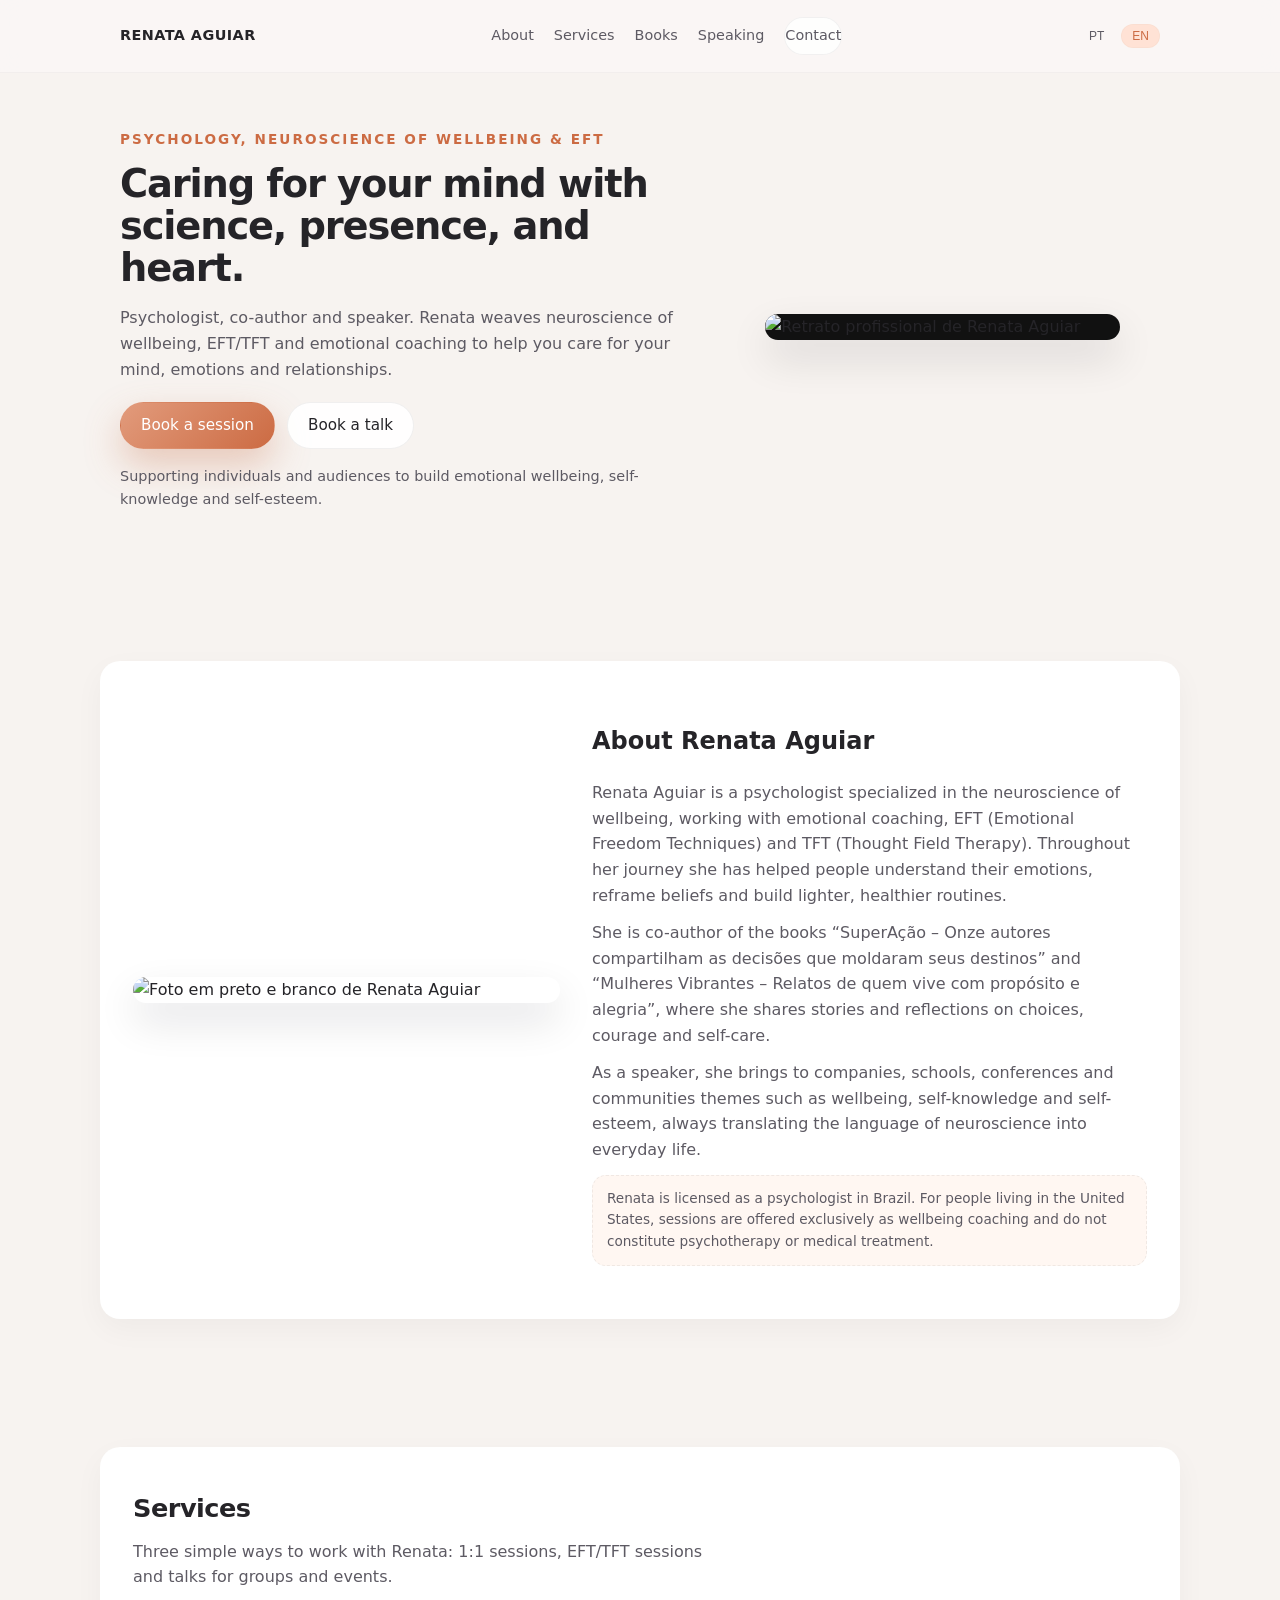
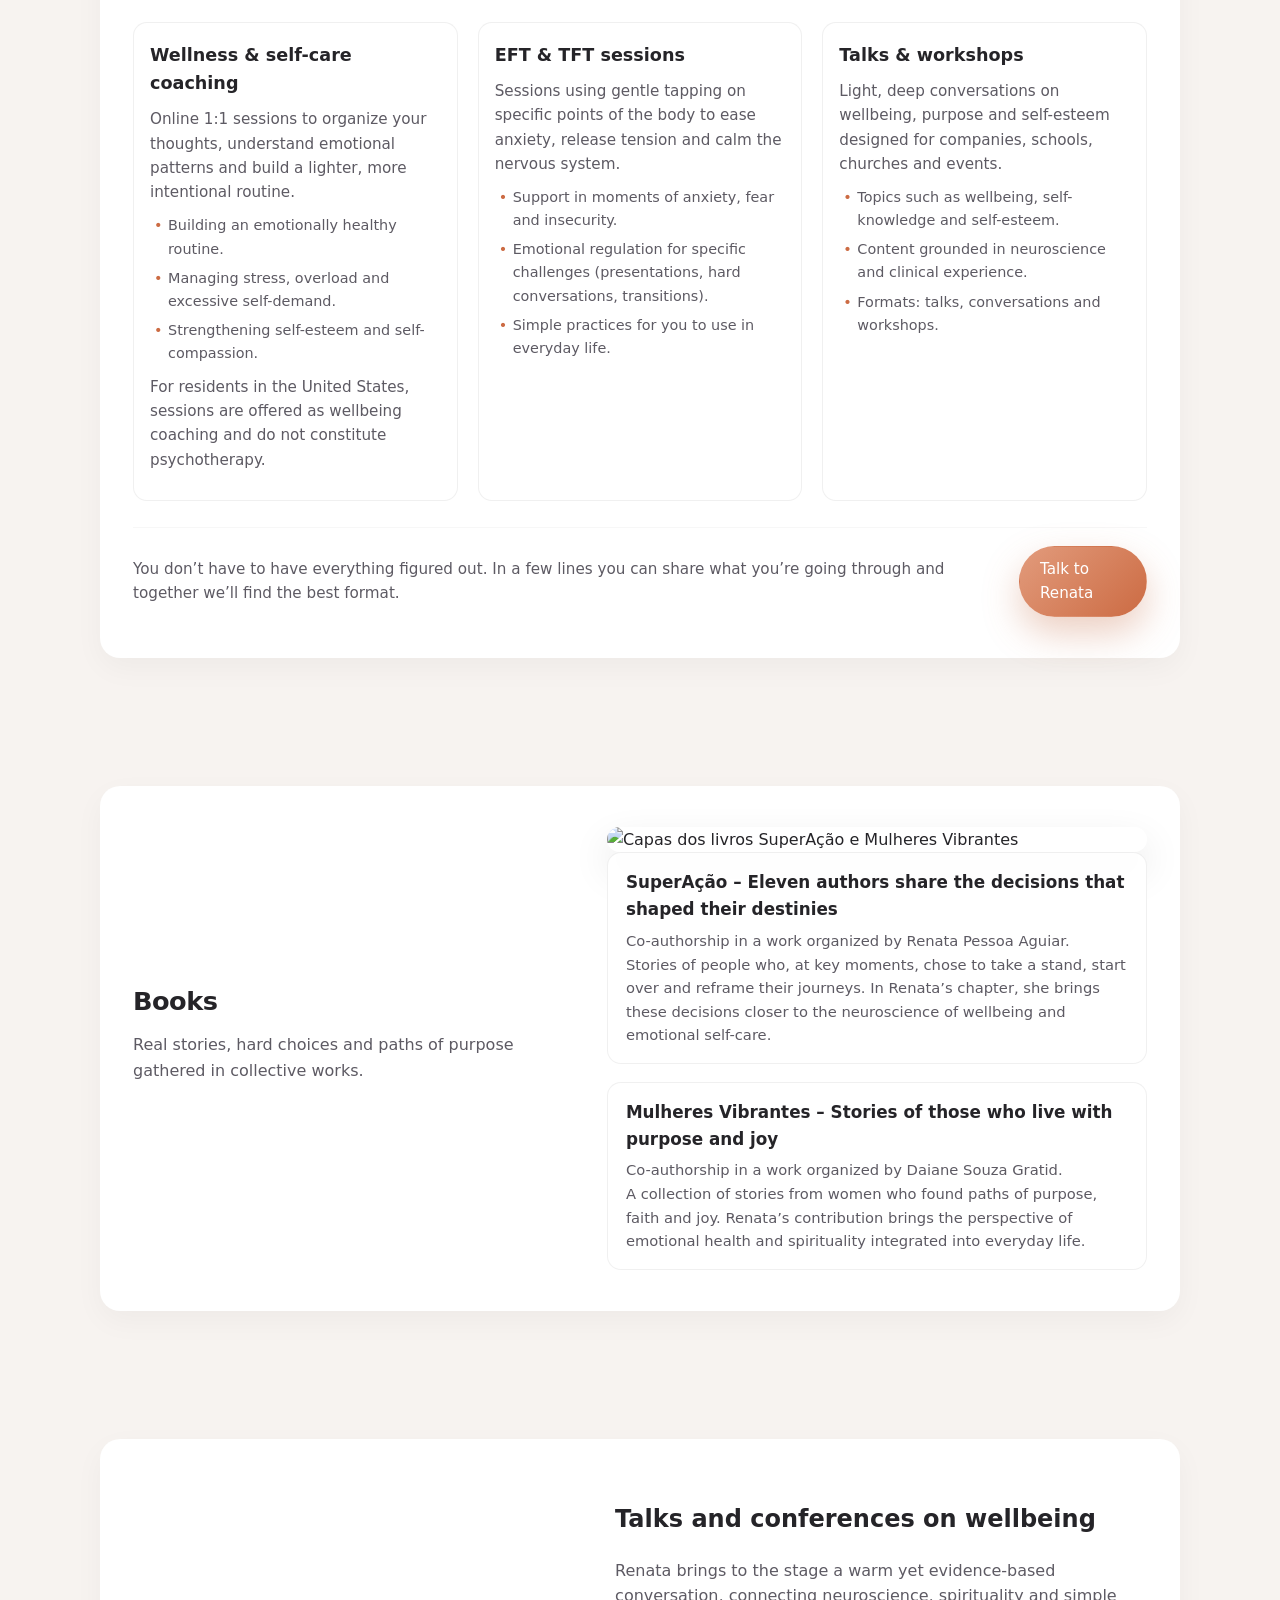
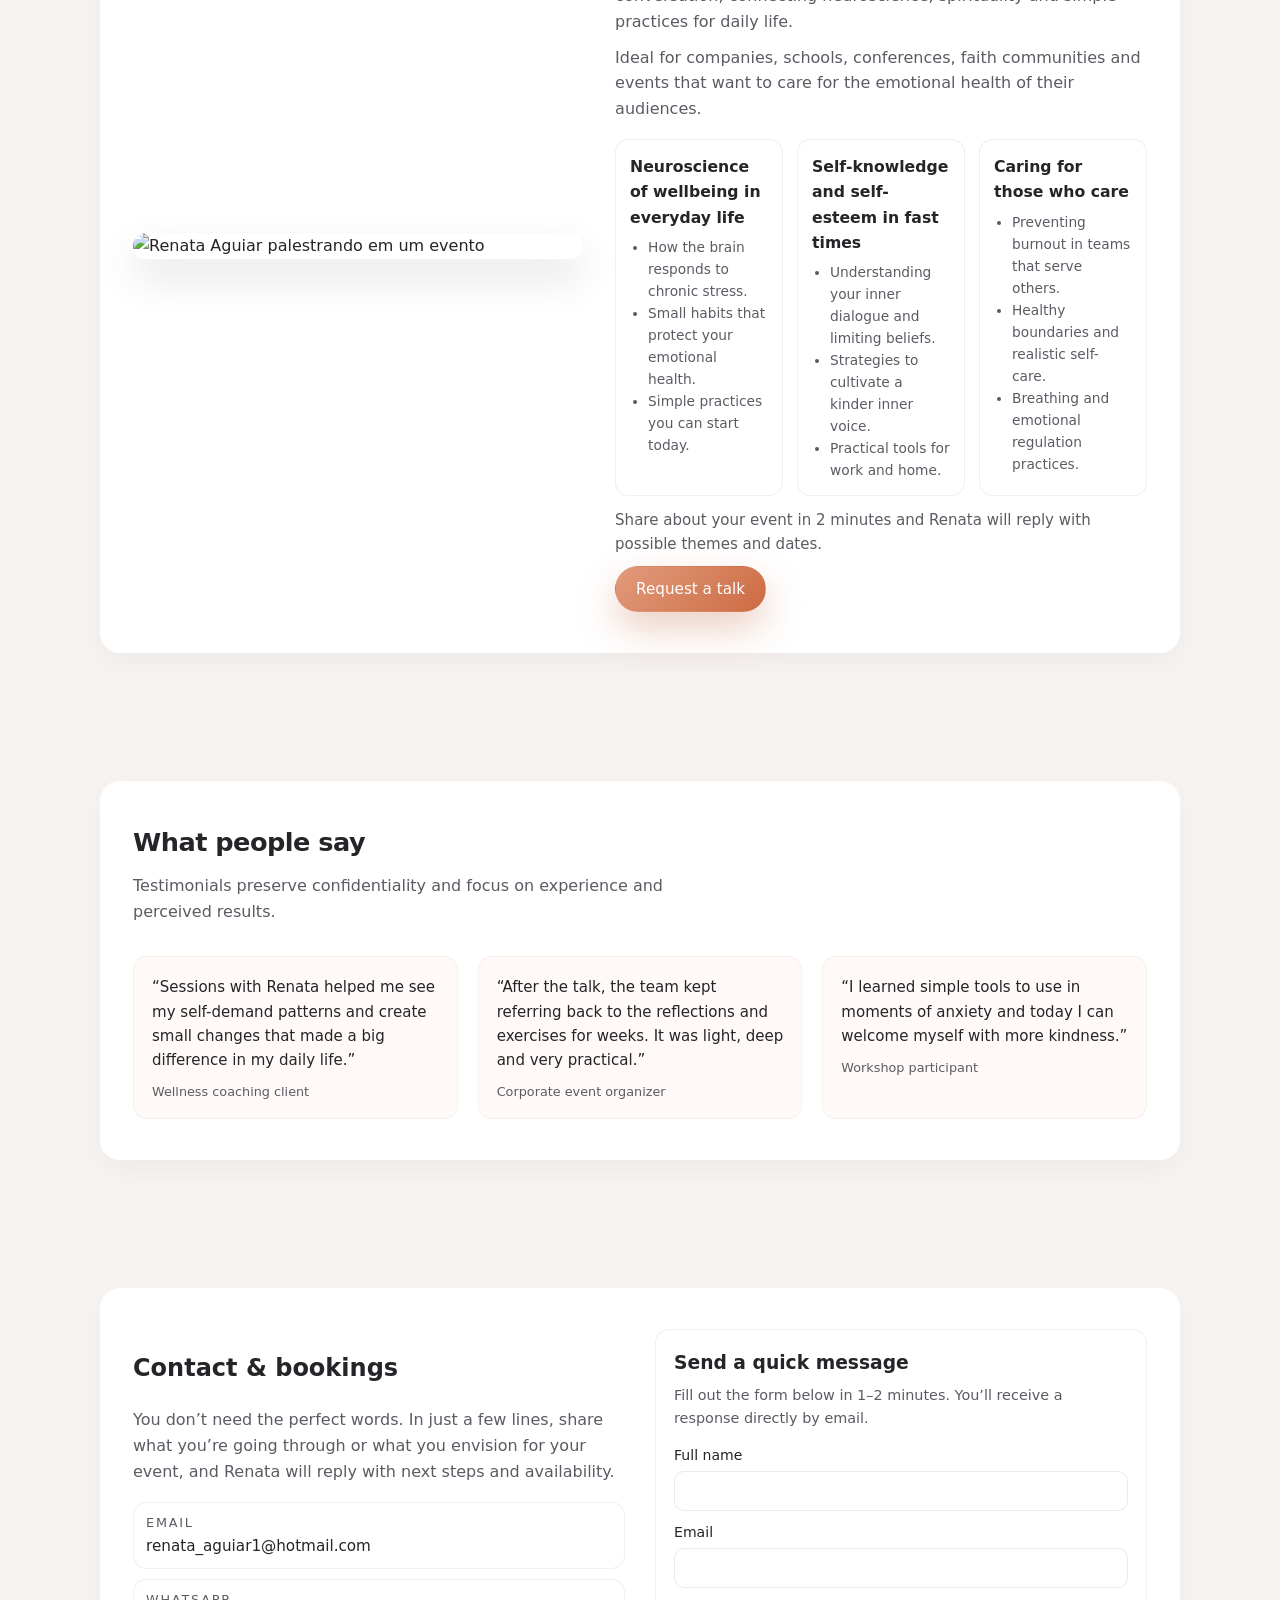
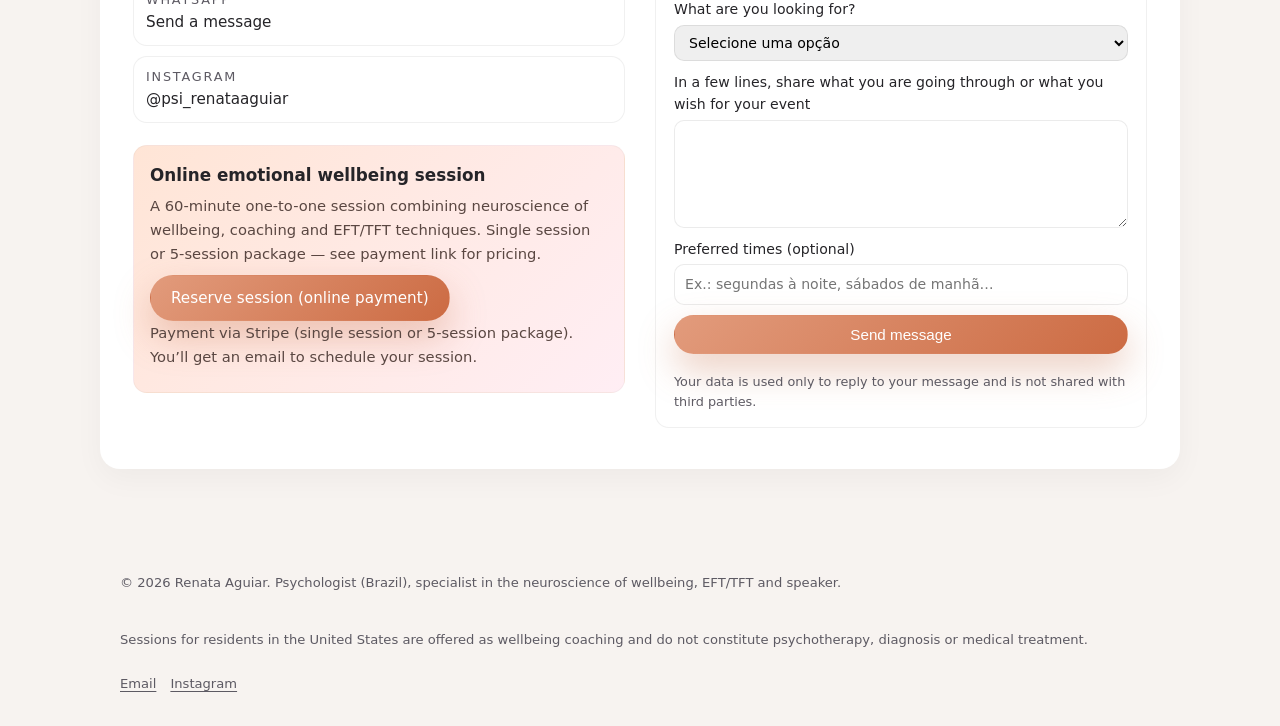
==== index.html @ 6abd4b93 "Tighten services copy and soften visual style Made-with: Cursor" ====
<!DOCTYPE html>
<html lang="pt">
  <head>
    <meta charset="UTF-8" />
    <meta name="viewport" content="width=device-width, initial-scale=1" />
    <title>Renata Aguiar – Neurociência do Bem-Estar, EFT & Palestras</title>
    <meta
      name="description"
      content="Renata Aguiar é psicóloga com foco em neurociência do bem-estar, EFT/TFT e palestras sobre saúde emocional, autoconhecimento e autoestima."
    />
    <link rel="stylesheet" href="styles.css" />
  </head>
  <body>
    <header class="site-header">
      <div class="container header-inner">
        <a href="#hero" class="logo">Renata&nbsp;Aguiar</a>
        <nav class="main-nav" aria-label="Main navigation">
          <a href="#about" data-i18n-key="nav-about">Sobre</a>
          <a href="#services" data-i18n-key="nav-services">Serviços</a>
          <a href="#books" data-i18n-key="nav-books">Livros</a>
          <a href="#speaking" data-i18n-key="nav-speaking">Palestras</a>
          <a href="#contact" data-i18n-key="nav-contact" class="nav-cta"
            >Contato</a
          >
        </nav>
        <div class="header-actions">
          <button
            class="lang-toggle is-active"
            type="button"
            data-lang="pt"
            aria-label="Mudar idioma para English"
          >
            PT
          </button>
          <button
            class="lang-toggle"
            type="button"
            data-lang="en"
            aria-label="Switch language to Portuguese"
          >
            EN
          </button>
        </div>
      </div>
    </header>

    <main>
      <!-- Hero -->
      <section id="hero" class="hero">
        <div class="container hero-inner">
          <div class="hero-copy">
            <p class="hero-kicker" data-i18n-key="hero-kicker">
              Psicologia, neurociência do bem-estar & EFT
            </p>
            <h1 data-i18n-key="hero-title">
              Cuidando da sua mente com ciência, presença e coração.
            </h1>
            <p class="hero-subtitle" data-i18n-key="hero-subtitle">
              Psicóloga, coautora de livros e palestrante. Renata une
              neurociência do bem-estar, EFT/TFT e coaching emocional para
              ajudar você a cuidar da mente, das emoções e dos relacionamentos.
            </p>
            <div class="hero-ctas">
              <a
                href="#contact"
                class="btn primary"
                data-i18n-key="hero-primary-cta"
                >Agendar sessão</a
              >
              <a
                href="#speaking"
                class="btn ghost"
                data-i18n-key="hero-secondary-cta"
                >Contratar palestra</a
              >
            </div>
            <p class="hero-social-proof" data-i18n-key="hero-proof">
              Acompanhando pessoas e públicos na construção de bem-estar
              emocional, autoconhecimento e autoestima.
            </p>
          </div>
          <div class="hero-media">
            <figure class="hero-photo">
              <img
                src="assets/WhatsApp_Image_2026-03-11_at_12.14.22-6a00f18c-7a0d-4046-a2a8-50d337fda19d.png"
                alt="Retrato profissional de Renata Aguiar"
              />
            </figure>
          </div>
        </div>
      </section>

      <!-- About -->
      <section id="about" class="section about">
        <div class="container section-inner about-inner">
          <div class="about-media">
            <figure>
              <img
                src="assets/WhatsApp_Image_2026-03-11_at_12.11.25-fd3f0747-0765-4c3a-9956-cd3a38ffa7a9.png"
                alt="Foto em preto e branco de Renata Aguiar"
              />
            </figure>
          </div>
          <div class="about-copy">
            <h2 data-i18n-key="about-title">Sobre Renata Aguiar</h2>
            <p data-i18n-key="about-body-1">
              Renata Aguiar é psicóloga com especialização em neurociência do
              bem-estar e atuação em coaching emocional, EFT (Emotional Freedom
              Techniques) e TFT (Thought Field Therapy). Ao longo da sua
              trajetória, tem ajudado pessoas a compreenderem suas emoções,
              ressignificarem crenças e construírem rotinas mais leves e
              saudáveis.
            </p>
            <p data-i18n-key="about-body-2">
              É coautora dos livros <strong>“SuperAção – Onze autores
              compartilham as decisões que moldaram seus destinos”</strong> e
              <strong>“Mulheres Vibrantes – Relatos de quem vive com propósito
              e alegria”</strong>, onde compartilha histórias e reflexões sobre
              escolhas, coragem e autocuidado.
            </p>
            <p data-i18n-key="about-body-3">
              Como palestrante, leva para empresas, escolas, conferências e
              comunidades temas como bem-estar, autoconhecimento e autoestima,
              sempre traduzindo a linguagem da neurociência para o dia a dia.
            </p>
            <p class="about-disclaimer" data-i18n-key="about-disclaimer">
              Renata está registrada como psicóloga no Brasil. Para pessoas
              residentes nos Estados Unidos, os atendimentos são oferecidos
              exclusivamente como coaching e orientação em bem-estar, e não se
              configuram como psicoterapia ou tratamento médico.
            </p>
          </div>
        </div>
      </section>

      <!-- Services -->
      <section id="services" class="section services">
        <div class="container section-inner">
          <header class="section-header">
            <h2 data-i18n-key="services-title">Serviços</h2>
            <p data-i18n-key="services-intro">
              Três formas simples de trabalhar com Renata: sessões individuais,
              sessões de EFT/TFT e palestras para grupos e eventos.
            </p>
          </header>

          <div class="cards-grid">
            <article class="card">
              <h3 data-i18n-key="service-coaching-title">
                Coaching em bem-estar &amp; autocuidado
              </h3>
              <p data-i18n-key="service-coaching-body">
                Encontros individuais online para organizar pensamentos,
                entender padrões emocionais e construir uma rotina mais leve e
                intencional.
              </p>
              <ul class="card-list">
                <li data-i18n-key="service-coaching-item-1">
                  Construção de rotina emocionalmente saudável.
                </li>
                <li data-i18n-key="service-coaching-item-2">
                  Manejo de estresse, sobrecarga e autocobrança.
                </li>
                <li data-i18n-key="service-coaching-item-3">
                  Fortalecimento de autoestima e autocompaixão.
                </li>
              </ul>
              <p class="card-note" data-i18n-key="service-coaching-note">
                Para residentes nos EUA, as sessões são oferecidas como
                <strong>coaching em bem-estar</strong>, não como psicoterapia.
              </p>
            </article>

            <article class="card">
              <h3 data-i18n-key="service-eft-title">
                Sessões de EFT &amp; TFT
              </h3>
              <p data-i18n-key="service-eft-body">
                Sessões com técnicas de tapping em pontos específicos do corpo
                para aliviar ansiedade, liberar tensões e acalmar o sistema
                nervoso.
              </p>
              <ul class="card-list">
                <li data-i18n-key="service-eft-item-1">
                  Apoio em momentos de ansiedade, medo e insegurança.
                </li>
                <li data-i18n-key="service-eft-item-2">
                  Regulagem emocional para desafios específicos (apresentações,
                  conversas difíceis, mudanças).
                </li>
                <li data-i18n-key="service-eft-item-3">
                  Práticas simples para você aplicar no dia a dia.
                </li>
              </ul>
            </article>

            <article class="card">
              <h3 data-i18n-key="service-speaking-title">
                Palestras &amp; workshops
              </h3>
              <p data-i18n-key="service-speaking-body">
                Conversas leves e profundas sobre bem-estar, propósito e
                autoestima, pensadas para empresas, escolas, igrejas e eventos.
              </p>
              <ul class="card-list">
                <li data-i18n-key="service-speaking-item-1">
                  Temas como bem-estar, autoconhecimento e autoestima.
                </li>
                <li data-i18n-key="service-speaking-item-2">
                  Conteúdo baseado em neurociência e experiência clínica.
                </li>
                <li data-i18n-key="service-speaking-item-3">
                  Formatos: palestras, rodas de conversa e workshops.
                </li>
              </ul>
            </article>
          </div>

          <div class="section-cta-row">
            <p data-i18n-key="services-cta-text">
              Não precisa ter tudo claro agora. Em poucas linhas você pode
              contar o que está vivendo e juntos encontraremos o formato ideal.
            </p>
            <a
              href="#contact"
              class="btn primary"
              data-i18n-key="services-cta-button"
              >Falar com a Renata</a
            >
          </div>
        </div>
      </section>

      <!-- Books -->
      <section id="books" class="section books">
        <div class="container section-inner books-inner">
          <header class="section-header">
            <h2 data-i18n-key="books-title">Livros</h2>
            <p data-i18n-key="books-intro">
              Histórias reais, escolhas difíceis e caminhos de propósito,
              reunidos em obras coletivas.
            </p>
          </header>

          <div class="books-layout">
            <div class="books-media">
              <figure>
                <img
                  src="assets/WhatsApp_Image_2026-03-11_at_12.14.19-55b8c52e-29c3-406a-a96c-57f477dc82d0.png"
                  alt="Capas dos livros SuperAção e Mulheres Vibrantes"
                />
              </figure>
            </div>
            <div class="books-list">
              <article class="book-card">
                <h3 data-i18n-key="book-superacao-title">
                  SuperAção – Onze autores compartilham as decisões que
                  moldaram seus destinos
                </h3>
                <p class="book-meta" data-i18n-key="book-superacao-meta">
                  Coautoria em obra organizada por Renata Pessoa Aguiar.
                </p>
                <p data-i18n-key="book-superacao-body">
                  Histórias de pessoas que, em momentos-chave, escolheram se
                  posicionar, recomeçar e ressignificar suas trajetórias. No
                  capítulo de Renata, ela aproxima essas decisões da
                  neurociência do bem-estar e do autocuidado emocional.
                </p>
              </article>

              <article class="book-card">
                <h3 data-i18n-key="book-mulheres-title">
                  Mulheres Vibrantes – Relatos de quem vive com propósito e
                  alegria
                </h3>
                <p class="book-meta" data-i18n-key="book-mulheres-meta">
                  Coautoria em obra organizada por Daiane Souza Gratid.
                </p>
                <p data-i18n-key="book-mulheres-body">
                  Uma coletânea de relatos de mulheres que encontraram caminhos
                  de propósito, fé e alegria. A participação de Renata traz a
                  perspectiva da saúde emocional e da espiritualidade integrada
                  ao dia a dia.
                </p>
              </article>
            </div>
          </div>
        </div>
      </section>

      <!-- Speaking -->
      <section id="speaking" class="section speaking">
        <div class="container section-inner speaking-inner">
          <div class="speaking-media">
            <figure>
              <img
                src="assets/WhatsApp_Image_2026-03-11_at_12.14.19__1_-7b561f25-86e2-442b-b9af-0f37d690d7cc.png"
                alt="Renata Aguiar palestrando em um evento"
              />
            </figure>
          </div>
          <div class="speaking-copy">
            <h2 data-i18n-key="speaking-title">
              Palestras e conferências sobre bem-estar
            </h2>
            <p data-i18n-key="speaking-body-1">
              Renata leva para o palco uma conversa acolhedora e ao mesmo tempo
              baseada em evidências, conectando neurociência, espiritualidade e
              práticas simples para o dia a dia.
            </p>
            <p data-i18n-key="speaking-body-2">
              Ideal para empresas, escolas, conferências, comunidades de fé e
              eventos que desejam cuidar da saúde emocional de seus públicos.
            </p>

            <div class="talks-grid">
              <article class="talk-card">
                <h3 data-i18n-key="talk-1-title">
                  Neurociência do bem-estar no dia a dia
                </h3>
                <ul>
                  <li data-i18n-key="talk-1-item-1">
                    Como o cérebro reage ao estresse crônico.
                  </li>
                  <li data-i18n-key="talk-1-item-2">
                    Pequenos hábitos que protegem sua saúde emocional.
                  </li>
                  <li data-i18n-key="talk-1-item-3">
                    Práticas simples para começar ainda hoje.
                  </li>
                </ul>
              </article>

              <article class="talk-card">
                <h3 data-i18n-key="talk-2-title">
                  Autoconhecimento e autoestima em tempos acelerados
                </h3>
                <ul>
                  <li data-i18n-key="talk-2-item-1">
                    Entendendo o diálogo interno e as crenças limitantes.
                  </li>
                  <li data-i18n-key="talk-2-item-2">
                    Estratégias para cultivar uma voz interna mais gentil.
                  </li>
                  <li data-i18n-key="talk-2-item-3">
                    Ferramentas práticas para o trabalho e para casa.
                  </li>
                </ul>
              </article>

              <article class="talk-card">
                <h3 data-i18n-key="talk-3-title">
                  Cuidando de quem cuida
                </h3>
                <ul>
                  <li data-i18n-key="talk-3-item-1">
                    Prevenção de esgotamento em equipes que servem.
                  </li>
                  <li data-i18n-key="talk-3-item-2">
                    Limites saudáveis e autocuidado possível.
                  </li>
                  <li data-i18n-key="talk-3-item-3">
                    Práticas de respiro e regulação emocional.
                  </li>
                </ul>
              </article>
            </div>

            <p class="speaking-prompt" data-i18n-key="speaking-prompt">
              Conte sobre o seu evento em 2 minutos e Renata responde com
              possibilidades de tema e datas.
            </p>
            <a
              href="#contact"
              class="btn primary"
              data-i18n-key="speaking-cta"
              >Solicitar palestra</a
            >
          </div>
        </div>
      </section>

      <!-- Testimonials -->
      <section id="testimonials" class="section testimonials">
        <div class="container section-inner">
          <header class="section-header">
            <h2 data-i18n-key="testimonials-title">
              O que dizem sobre o trabalho
            </h2>
            <p data-i18n-key="testimonials-intro">
              Depoimentos preservam a confidencialidade e focam na experiência
              e nos resultados percebidos.
            </p>
          </header>

          <div class="cards-grid testimonials-grid">
            <figure class="testimonial">
              <blockquote data-i18n-key="testimonial-1">
                “As sessões com a Renata me ajudaram a enxergar meus padrões de
                autocobrança e a criar pequenas mudanças que fizeram muita
                diferença no meu dia a dia.”
              </blockquote>
              <figcaption data-i18n-key="testimonial-1-meta">
                Cliente de coaching em bem-estar
              </figcaption>
            </figure>

            <figure class="testimonial">
              <blockquote data-i18n-key="testimonial-2">
                “Depois da palestra, a equipe comentou por semanas sobre as
                reflexões e exercícios. Foi leve, profundo e muito prático.”
              </blockquote>
              <figcaption data-i18n-key="testimonial-2-meta">
                Organizadora de evento corporativo
              </figcaption>
            </figure>

            <figure class="testimonial">
              <blockquote data-i18n-key="testimonial-3">
                “Aprendi ferramentas simples para usar em momentos de ansiedade
                e hoje consigo me acolher com mais gentileza.”
              </blockquote>
              <figcaption data-i18n-key="testimonial-3-meta">
                Participante de workshop sobre autoestima
              </figcaption>
            </figure>
          </div>
        </div>
      </section>

      <!-- Contact & Booking -->
      <section id="contact" class="section contact">
        <div class="container section-inner contact-inner">
          <div class="contact-copy">
            <h2 data-i18n-key="contact-title">Contato &amp; agendamentos</h2>
            <p data-i18n-key="contact-body-1">
              Você não precisa ter o texto perfeito para escrever. Em poucas
              linhas, conte o que está vivendo ou o que deseja para o seu
              evento, e Renata responde com próximos passos e possibilidades de
              agenda.
            </p>

            <div class="contact-actions">
              <a
                href="mailto:renata_aguiar1@hotmail.com?subject=Sess%C3%A3o%20com%20Renata&body=Ol%C3%A1%20Renata%2C%0D%0A%0D%0AGostaria%20de%20agendar%20uma%20sess%C3%A3o.%20Meu%20nome%20%C3%A9...%0D%0A%0D%0AObrigada(o)!"
                class="contact-link"
              >
                <span class="contact-label" data-i18n-key="contact-email-label"
                  >E-mail</span
                >
                <span
                  class="contact-value"
                  data-i18n-key="contact-email-value"
                  >renata_aguiar1@hotmail.com</span
                >
              </a>

              <a
                href="https://wa.me/5534996864215"
                class="contact-link"
                target="_blank"
                rel="noopener noreferrer"
              >
                <span
                  class="contact-label"
                  data-i18n-key="contact-whatsapp-label"
                  >WhatsApp</span
                >
                <span
                  class="contact-value"
                  data-i18n-key="contact-whatsapp-value"
                  >Enviar mensagem</span
                >
              </a>

              <a
                href="https://www.instagram.com/psi_renataaguiar/"
                class="contact-link"
                target="_blank"
                rel="noopener noreferrer"
              >
                <span
                  class="contact-label"
                  data-i18n-key="contact-instagram-label"
                  >Instagram</span
                >
                <span
                  class="contact-value"
                  data-i18n-key="contact-instagram-value"
                  >@psi_renataaguiar</span
                >
              </a>
            </div>

            <div class="highlight-offer">
              <h3 data-i18n-key="offer-title">
                Sessão online de bem-estar emocional
              </h3>
              <p data-i18n-key="offer-body">
                Encontro individual de 60 minutos combinando neurociência do
                bem-estar, coaching e técnicas de EFT/TFT. 1 sessão ou pacote de
                5 sessões — valores no link de pagamento.
              </p>
              <a
                href="https://buy.stripe.com/dRmfZi5MAdVjbm4axg6c00x"
                class="btn primary"
                target="_blank"
                rel="noopener noreferrer"
                data-i18n-key="offer-cta"
                >Reservar sessão (pagamento online)</a
              >
              <p class="offer-note" data-i18n-key="offer-note">
                Pagamento via Stripe (1 sessão ou pacote 5 sessões). Após
                confirmar, você recebe um e-mail para combinar o horário.
              </p>
            </div>
          </div>

          <div class="contact-form-wrapper">
            <h3 data-i18n-key="form-title">Envie uma mensagem rápida</h3>
            <p class="form-intro" data-i18n-key="form-intro">
              Preencha o formulário abaixo em 1–2 minutos. Você receberá uma
              resposta diretamente por e-mail.
            </p>
            <form
              action="https://formspree.io/f/mwvrobwb"
              method="POST"
              class="contact-form"
            >
              <label>
                <span data-i18n-key="form-name-label">Nome completo</span>
                <input
                  type="text"
                  name="name"
                  required
                  autocomplete="name"
                />
              </label>
              <label>
                <span data-i18n-key="form-email-label">E-mail</span>
                <input
                  type="email"
                  name="email"
                  required
                  autocomplete="email"
                />
              </label>
              <label>
                <span data-i18n-key="form-topic-label"
                  >O que você procura?</span
                >
                <select name="topic" required>
                  <option value="" disabled selected hidden>
                    Selecione uma opção
                  </option>
                  <option value="coaching">
                    Coaching em bem-estar / acompanhamento individual
                  </option>
                  <option value="eft-tft">Sessões de EFT/TFT</option>
                  <option value="speaking">Palestra ou workshop</option>
                  <option value="other">Outro</option>
                </select>
              </label>
              <label>
                <span data-i18n-key="form-message-label"
                  >Conte em poucas linhas o que você está vivendo ou o que
                  deseja para o seu evento</span
                >
                <textarea
                  name="message"
                  rows="4"
                  required
                ></textarea>
              </label>
              <label>
                <span data-i18n-key="form-preferred-times-label"
                  >Horários preferidos (opcional)</span
                >
                <input
                  type="text"
                  name="preferred_times"
                  placeholder="Ex.: segundas à noite, sábados de manhã…"
                />
              </label>

              <button type="submit" class="btn primary" data-i18n-key="form-submit">
                Enviar mensagem
              </button>
              <p class="form-footnote" data-i18n-key="form-footnote">
                Seus dados são usados apenas para retorno de contato e não são
                compartilhados com terceiros.
              </p>
            </form>
          </div>
        </div>
      </section>
    </main>

    <footer class="site-footer">
      <div class="container footer-inner">
        <p data-i18n-key="footer-credits">
          © <span id="current-year"></span> Renata Aguiar. Psicóloga (Brasil),
          especialista em neurociência do bem-estar, EFT/TFT e palestrante.
        </p>
        <p class="footer-disclaimer" data-i18n-key="footer-disclaimer">
          Atendimentos para residentes nos Estados Unidos são oferecidos como
          coaching em bem-estar e não configuram psicoterapia, diagnóstico ou
          tratamento médico.
        </p>
        <div class="footer-links">
          <a
            href="mailto:renata_aguiar1@hotmail.com"
            data-i18n-key="footer-email-link"
            >E-mail</a
          >
          <a
            href="https://www.instagram.com/psi_renataaguiar/"
            target="_blank"
            rel="noopener noreferrer"
            >Instagram</a
          >
        </div>
      </div>
    </footer>

    <script src="main.js"></script>
  </body>
</html>
---- styles.css ----
:root {
  --bg: #faf7f5;
  --bg-alt: #ffffff;
  --accent: #e29b7c;
  --accent-soft: #ffe2d5;
  --accent-strong: #cc6b43;
  --text-main: #252428;
  --text-muted: #5d5a63;
  --border-subtle: rgba(0, 0, 0, 0.06);
  --shadow-soft: 0 18px 40px rgba(15, 14, 23, 0.12);
  --radius-lg: 20px;
  --radius-md: 14px;
  --radius-pill: 999px;
  --header-height: 72px;
  --container-width: 1080px;
}

*,
*::before,
*::after {
  box-sizing: border-box;
}

html {
  scroll-behavior: smooth;
}

body {
  margin: 0;
  font-family: system-ui, -apple-system, BlinkMacSystemFont, "SF Pro Text",
    "Segoe UI", sans-serif;
  background: #f7f3f0;
  color: var(--text-main);
  line-height: 1.6;
}

img {
  max-width: 100%;
  display: block;
}

a {
  color: inherit;
  text-decoration: none;
}

.container {
  width: 100%;
  max-width: var(--container-width);
  margin: 0 auto;
  padding: 0 20px;
}

.site-header {
  position: sticky;
  top: 0;
  z-index: 40;
  backdrop-filter: blur(12px);
  background: rgba(250, 247, 245, 0.9);
  border-bottom: 1px solid rgba(0, 0, 0, 0.03);
}

.header-inner {
  display: flex;
  align-items: center;
  justify-content: space-between;
  height: var(--header-height);
  gap: 24px;
}

.logo {
  font-weight: 650;
  letter-spacing: 0.03em;
  text-transform: uppercase;
  font-size: 0.9rem;
}

.main-nav {
  display: flex;
  align-items: center;
  gap: 20px;
  font-size: 0.9rem;
  color: var(--text-muted);
}

.main-nav a {
  padding: 6px 0;
  position: relative;
}

.main-nav a::after {
  content: "";
  position: absolute;
  left: 0;
  bottom: -4px;
  width: 0;
  height: 2px;
  border-radius: 999px;
  background: linear-gradient(90deg, var(--accent), var(--accent-strong));
  transition: width 0.2s ease-out;
}

.main-nav a:hover::after,
.main-nav a:focus-visible::after {
  width: 100%;
}

.nav-cta {
  padding: 6px 14px;
  border-radius: var(--radius-pill);
  border: 1px solid rgba(0, 0, 0, 0.05);
  background: rgba(255, 255, 255, 0.8);
}

.header-actions {
  display: flex;
  align-items: center;
  gap: 6px;
}

.lang-toggle {
  border-radius: var(--radius-pill);
  border: 1px solid transparent;
  background: transparent;
  font-size: 0.75rem;
  padding: 4px 10px;
  cursor: pointer;
  color: var(--text-muted);
}

.lang-toggle.is-active {
  background: var(--accent-soft);
  border-color: rgba(0, 0, 0, 0.02);
  color: var(--accent-strong);
}

.hero {
  padding: 56px 0 72px;
}

.hero-inner {
  display: grid;
  grid-template-columns: minmax(0, 1.3fr) minmax(0, 1fr);
  gap: 40px;
  align-items: center;
}

.hero-kicker {
  font-size: 0.85rem;
  letter-spacing: 0.15em;
  text-transform: uppercase;
  color: var(--accent-strong);
  font-weight: 650;
  margin: 0 0 12px;
}

.hero h1 {
  font-size: clamp(2.1rem, 3vw, 2.8rem);
  line-height: 1.1;
  letter-spacing: -0.03em;
  margin: 0 0 16px;
}

.hero-subtitle {
  margin: 0 0 20px;
  color: var(--text-muted);
  max-width: 35rem;
}

.hero-ctas {
  display: flex;
  flex-wrap: wrap;
  gap: 12px;
  margin-bottom: 16px;
}

.btn {
  display: inline-flex;
  align-items: center;
  justify-content: center;
  font-size: 0.95rem;
  padding: 10px 20px;
  border-radius: var(--radius-pill);
  border: 1px solid transparent;
  cursor: pointer;
  transition: transform 0.13s ease-out, box-shadow 0.13s ease-out,
    background 0.13s ease-out, border-color 0.13s ease-out;
  text-decoration: none;
}

.btn.primary {
  background: linear-gradient(135deg, var(--accent), var(--accent-strong));
  color: #fff;
  box-shadow: 0 16px 36px rgba(200, 118, 79, 0.35);
}

.btn.ghost {
  background: rgba(255, 255, 255, 0.9);
  color: var(--text-main);
  border-color: rgba(0, 0, 0, 0.06);
}

.btn:hover,
.btn:focus-visible {
  transform: translateY(-1px);
  box-shadow: 0 18px 40px rgba(20, 16, 30, 0.18);
}

.hero-social-proof {
  font-size: 0.9rem;
  color: var(--text-muted);
}

.hero-photo {
  border-radius: 26px;
  overflow: hidden;
  box-shadow: var(--shadow-soft);
  background: #111;
}

.hero-photo img {
  width: 100%;
  height: 100%;
  object-fit: cover;
}

.section {
  padding: 64px 0;
}

.section-inner {
  background: var(--bg-alt);
  border-radius: var(--radius-lg);
  padding: 40px 32px;
  box-shadow: 0 10px 30px rgba(15, 13, 25, 0.04);
  border: 1px solid rgba(255, 255, 255, 0.7);
}

.section-header {
  max-width: 36rem;
  margin-bottom: 32px;
}

.section-header h2 {
  margin: 0 0 10px;
  font-size: 1.6rem;
  letter-spacing: -0.02em;
}

.section-header p {
  margin: 0;
  color: var(--text-muted);
}

.about-inner {
  display: grid;
  grid-template-columns: minmax(0, 1fr) minmax(0, 1.3fr);
  gap: 32px;
  align-items: center;
}

.about-media figure {
  margin: 0;
  border-radius: 22px;
  overflow: hidden;
  box-shadow: var(--shadow-soft);
}

.about-copy p {
  margin: 0 0 12px;
  color: var(--text-muted);
}

.about-disclaimer {
  margin-top: 18px;
  font-size: 0.85rem;
  color: var(--text-muted);
  padding: 12px 14px;
  border-radius: var(--radius-md);
  background: #fff7f2;
  border: 1px dashed rgba(0, 0, 0, 0.06);
}

.cards-grid {
  display: grid;
  grid-template-columns: repeat(3, minmax(0, 1fr));
  gap: 20px;
}

.card {
  padding: 18px 16px;
  border-radius: var(--radius-md);
  background: #ffffff;
  border: 1px solid var(--border-subtle);
}

.card h3 {
  margin: 0 0 10px;
  font-size: 1.1rem;
}

.card p {
  margin: 0 0 10px;
  font-size: 0.95rem;
  color: var(--text-muted);
}

.card-list {
  list-style: none;
  padding: 0;
  margin: 0 0 10px;
  font-size: 0.9rem;
  color: var(--text-muted);
}

.card-list li {
  padding-left: 18px;
  position: relative;
  margin-bottom: 6px;
}

.card-list li::before {
  content: "•";
  position: absolute;
  left: 4px;
  color: var(--accent-strong);
}

.card-note {
  font-size: 0.8rem;
}

.section-cta-row {
  margin-top: 26px;
  padding-top: 18px;
  border-top: 1px solid rgba(0, 0, 0, 0.03);
  display: flex;
  align-items: center;
  justify-content: space-between;
  gap: 18px;
  font-size: 0.95rem;
}

.section-cta-row p {
  margin: 0;
  color: var(--text-muted);
}

.books-inner {
  display: grid;
  grid-template-columns: minmax(0, 0.9fr) minmax(0, 1.1fr);
  gap: 32px;
  align-items: center;
}

.books-media figure {
  margin: 0;
  border-radius: var(--radius-lg);
  overflow: hidden;
  box-shadow: var(--shadow-soft);
}

.books-list {
  display: flex;
  flex-direction: column;
  gap: 18px;
}

.book-card {
  padding: 16px 18px;
  border-radius: var(--radius-md);
  border: 1px solid var(--border-subtle);
  background: rgba(255, 255, 255, 0.9);
}

.book-card h3 {
  margin: 0 0 6px;
  font-size: 1.05rem;
}

.book-meta {
  margin: 0 0 8px;
  font-size: 0.85rem;
  color: var(--accent-strong);
}

.book-card p {
  margin: 0;
  font-size: 0.92rem;
  color: var(--text-muted);
}

.speaking-inner {
  display: grid;
  grid-template-columns: minmax(0, 1.1fr) minmax(0, 1.3fr);
  gap: 32px;
  align-items: center;
}

.speaking-media figure {
  margin: 0;
  border-radius: var(--radius-lg);
  overflow: hidden;
  box-shadow: var(--shadow-soft);
}

.speaking-copy p {
  margin: 0 0 10px;
  color: var(--text-muted);
}

.talks-grid {
  display: grid;
  grid-template-columns: repeat(3, minmax(0, 1fr));
  gap: 14px;
  margin: 18px 0 12px;
}

.talk-card {
  padding: 14px 14px;
  border-radius: var(--radius-md);
  border: 1px solid var(--border-subtle);
  background: #ffffff;
}

.talk-card h3 {
  margin: 0 0 6px;
  font-size: 0.98rem;
}

.talk-card ul {
  margin: 0;
  padding-left: 18px;
  font-size: 0.86rem;
  color: var(--text-muted);
}

.speaking-prompt {
  margin-top: 8px;
  font-size: 0.94rem;
  color: var(--text-muted);
}

.testimonials-grid {
  grid-template-columns: repeat(3, minmax(0, 1fr));
}

.testimonial {
  margin: 0;
  padding: 18px 18px 16px;
  border-radius: var(--radius-md);
  background: #fffaf7;
  border: 1px solid rgba(0, 0, 0, 0.04);
}

.testimonial blockquote {
  margin: 0 0 10px;
  font-size: 0.94rem;
}

.testimonial figcaption {
  font-size: 0.8rem;
  color: var(--text-muted);
}

.contact-inner {
  display: grid;
  grid-template-columns: minmax(0, 1.1fr) minmax(0, 1.1fr);
  gap: 30px;
  align-items: flex-start;
}

.contact-copy p {
  margin: 0 0 12px;
  color: var(--text-muted);
}

.contact-actions {
  margin: 18px 0 22px;
  display: flex;
  flex-direction: column;
  gap: 10px;
}

.contact-link {
  padding: 10px 12px;
  border-radius: var(--radius-md);
  border: 1px solid var(--border-subtle);
  background: #ffffff;
  display: flex;
  flex-direction: column;
}

.contact-label {
  font-size: 0.8rem;
  text-transform: uppercase;
  letter-spacing: 0.14em;
  color: var(--text-muted);
}

.contact-value {
  font-size: 0.95rem;
}

.highlight-offer {
  margin-top: 6px;
  padding: 16px 16px 14px;
  border-radius: var(--radius-md);
  background: linear-gradient(135deg, #ffe5d6, #ffeef4);
  border: 1px solid rgba(0, 0, 0, 0.03);
}

.highlight-offer h3 {
  margin: 0 0 6px;
  font-size: 1.05rem;
}

.highlight-offer p {
  margin: 0 0 10px;
  font-size: 0.92rem;
  color: #5a4742;
}

.offer-note {
  font-size: 0.8rem;
  color: #5a4742;
}

.contact-form-wrapper {
  padding: 18px 18px 14px;
  border-radius: var(--radius-md);
  background: #ffffff;
  border: 1px solid var(--border-subtle);
}

.contact-form-wrapper h3 {
  margin: 0 0 6px;
}

.form-intro {
  margin: 0 0 14px;
  font-size: 0.9rem;
  color: var(--text-muted);
}

.contact-form {
  display: flex;
  flex-direction: column;
  gap: 10px;
}

.contact-form label {
  display: flex;
  flex-direction: column;
  gap: 4px;
  font-size: 0.88rem;
}

.contact-form input,
.contact-form select,
.contact-form textarea {
  border-radius: 10px;
  border: 1px solid rgba(0, 0, 0, 0.08);
  padding: 8px 10px;
  font: inherit;
  resize: vertical;
}

.contact-form input:focus-visible,
.contact-form select:focus-visible,
.contact-form textarea:focus-visible {
  outline: 2px solid var(--accent-soft);
  border-color: var(--accent-strong);
}

.form-footnote {
  margin: 8px 0 0;
  font-size: 0.8rem;
  color: var(--text-muted);
}

.site-footer {
  padding: 26px 0 32px;
  color: var(--text-muted);
  font-size: 0.82rem;
}

.footer-inner {
  display: flex;
  flex-direction: column;
  gap: 10px;
  align-items: flex-start;
}

.footer-links {
  display: flex;
  gap: 14px;
}

.footer-links a {
  text-decoration: underline;
  text-decoration-thickness: 1px;
  text-underline-offset: 3px;
}

@media (max-width: 960px) {
  .hero-inner,
  .about-inner,
  .books-inner,
  .speaking-inner,
  .contact-inner {
    grid-template-columns: minmax(0, 1fr);
  }

  .hero {
    padding-top: 40px;
  }

  .hero-photo {
    max-width: 340px;
    margin: 0 auto;
  }

  .section-inner {
    padding: 28px 22px;
  }
}

@media (max-width: 820px) {
  .main-nav {
    display: none;
  }

  .header-inner {
    justify-content: space-between;
  }

  .cards-grid,
  .testimonials-grid {
    grid-template-columns: minmax(0, 1fr);
  }

  .talks-grid {
    grid-template-columns: repeat(2, minmax(0, 1fr));
  }
}

@media (max-width: 640px) {
  body {
    font-size: 0.97rem;
  }

  .section {
    padding: 44px 0;
  }

  .talks-grid {
    grid-template-columns: minmax(0, 1fr);
  }

  .section-cta-row {
    flex-direction: column;
    align-items: flex-start;
  }

  .contact-inner {
    gap: 22px;
  }
}
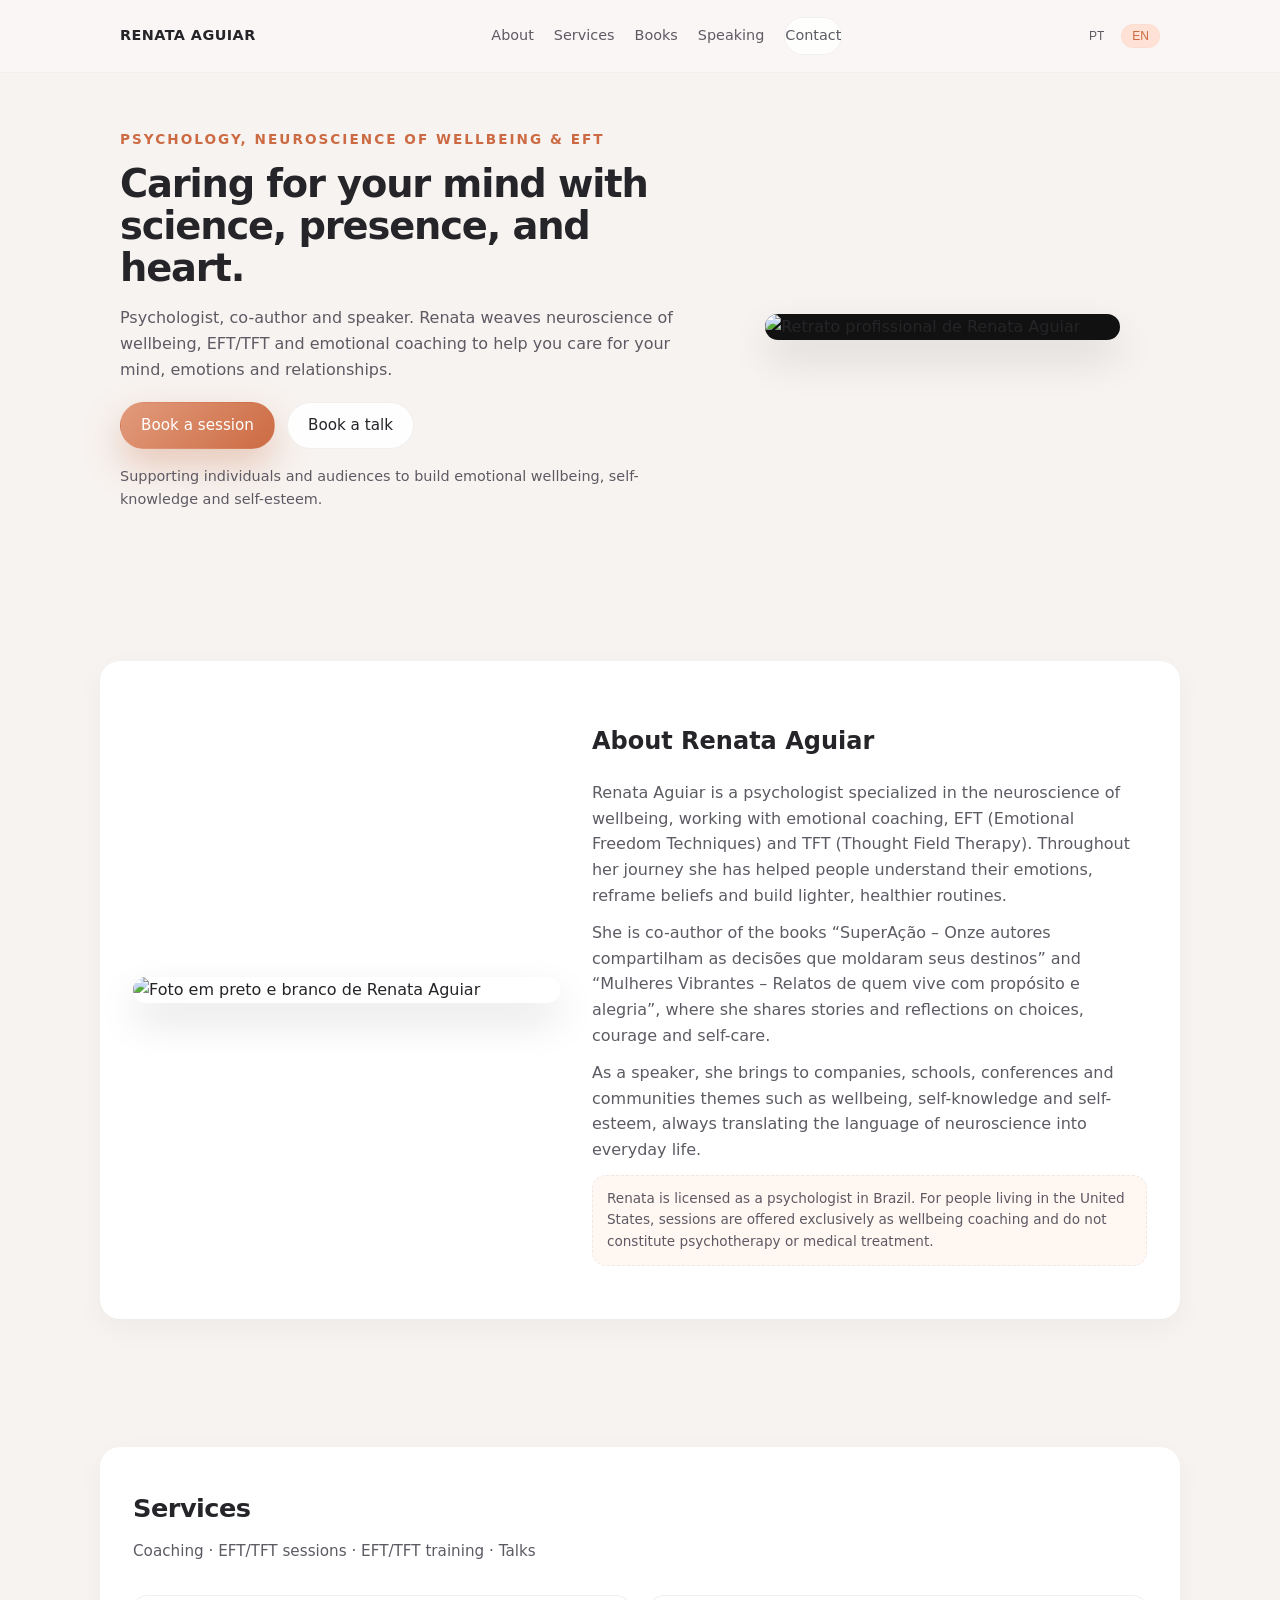
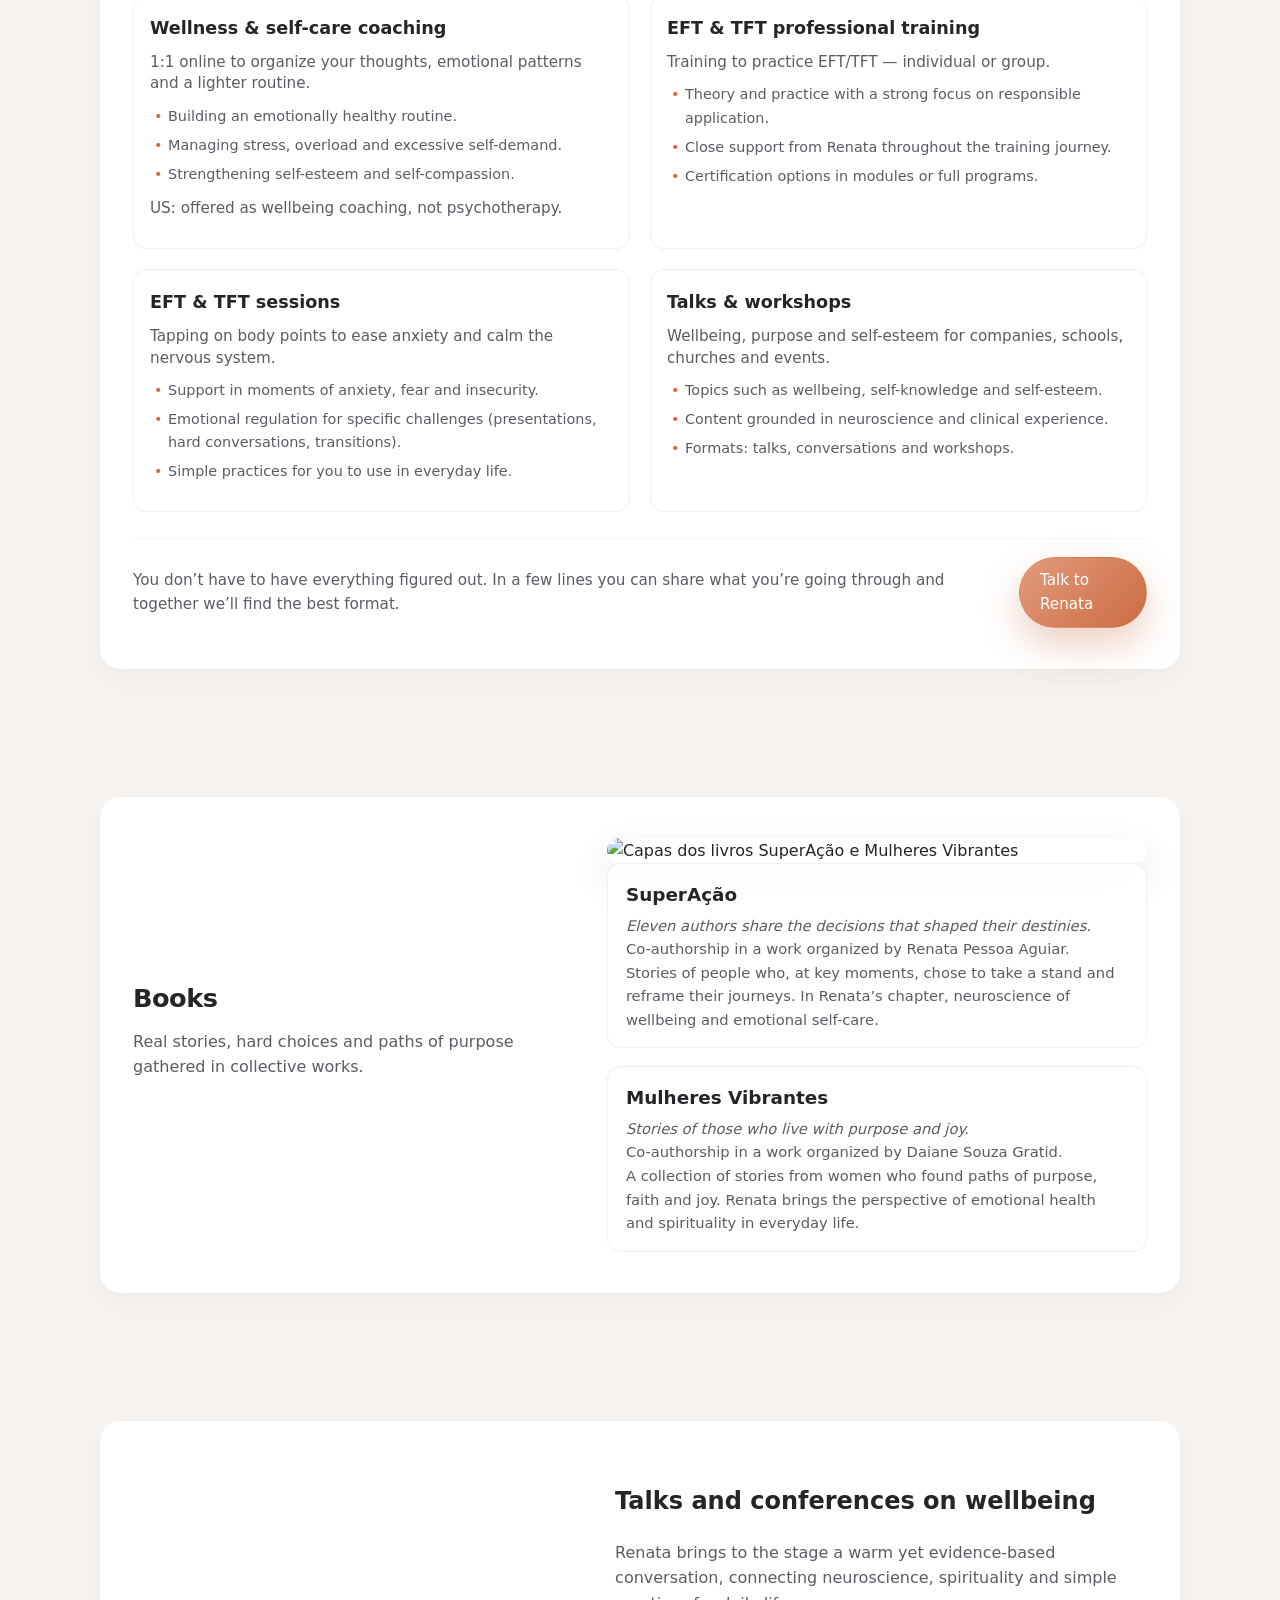
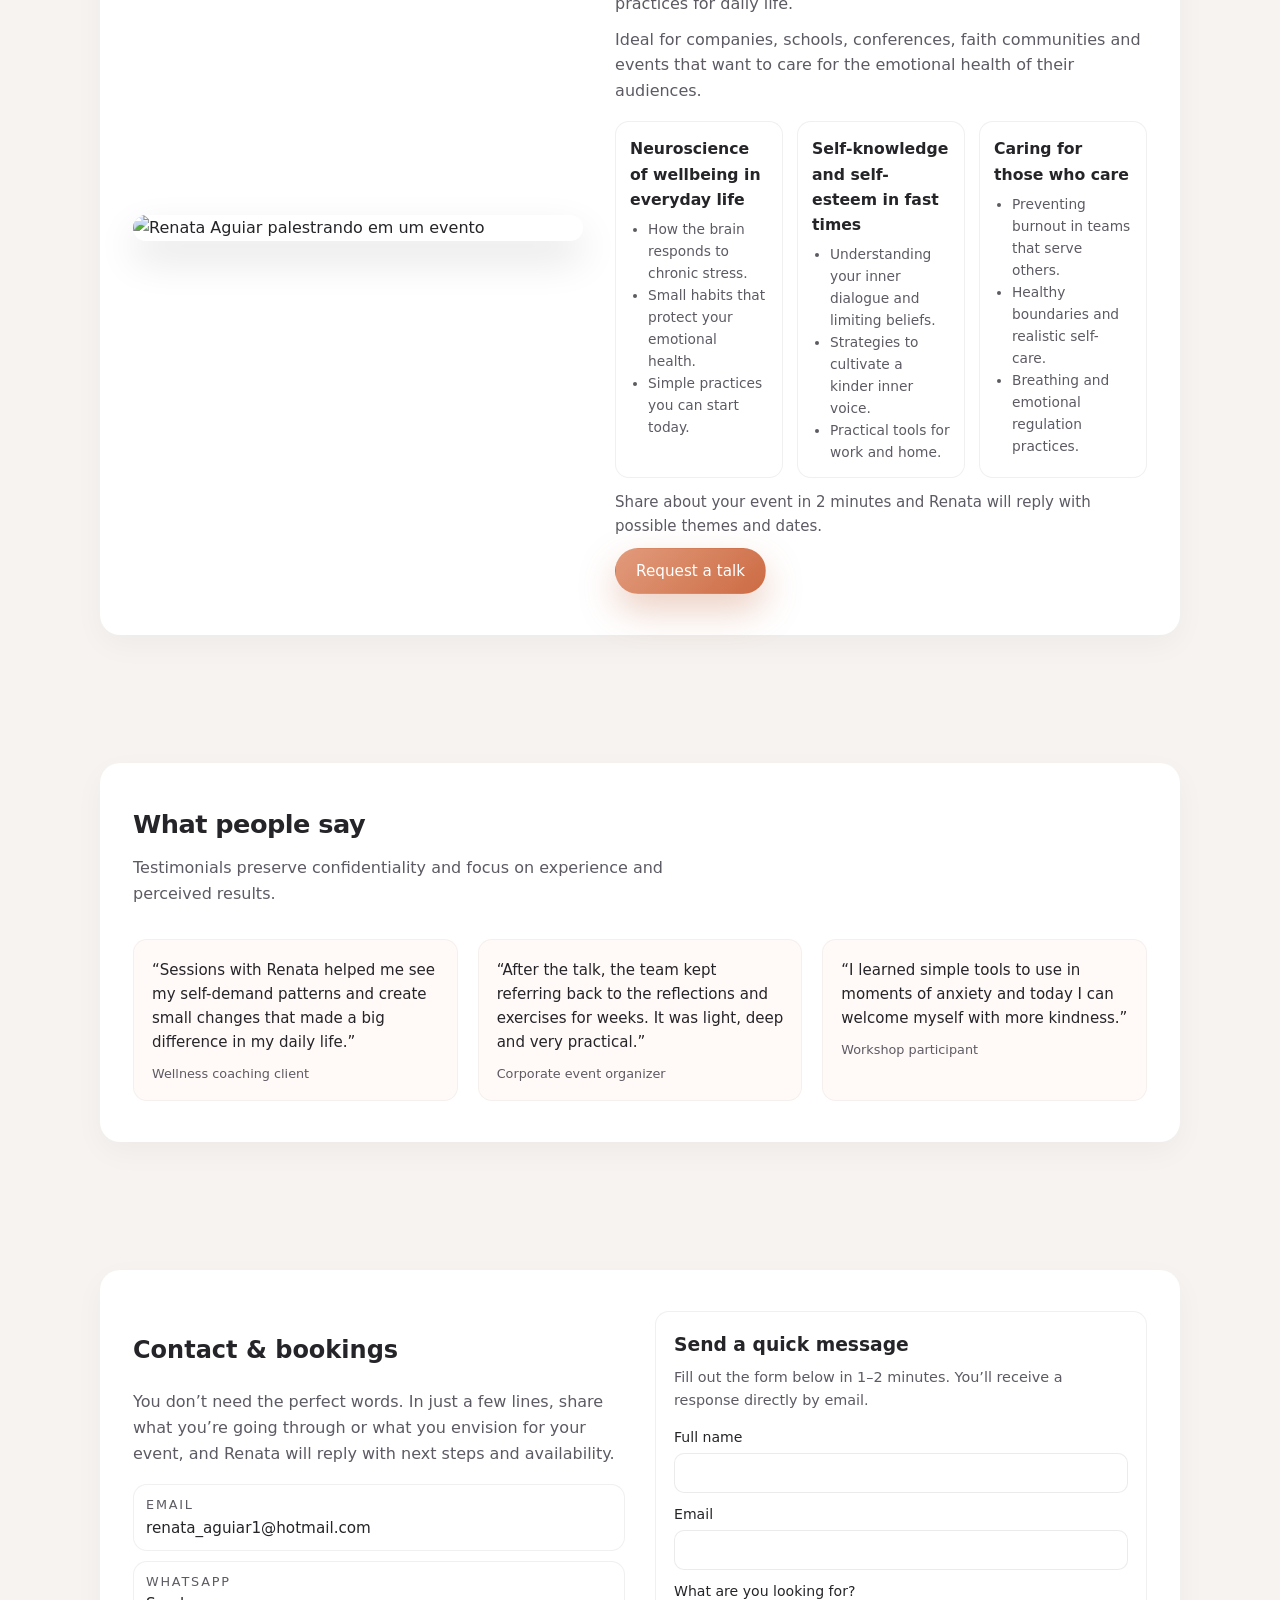
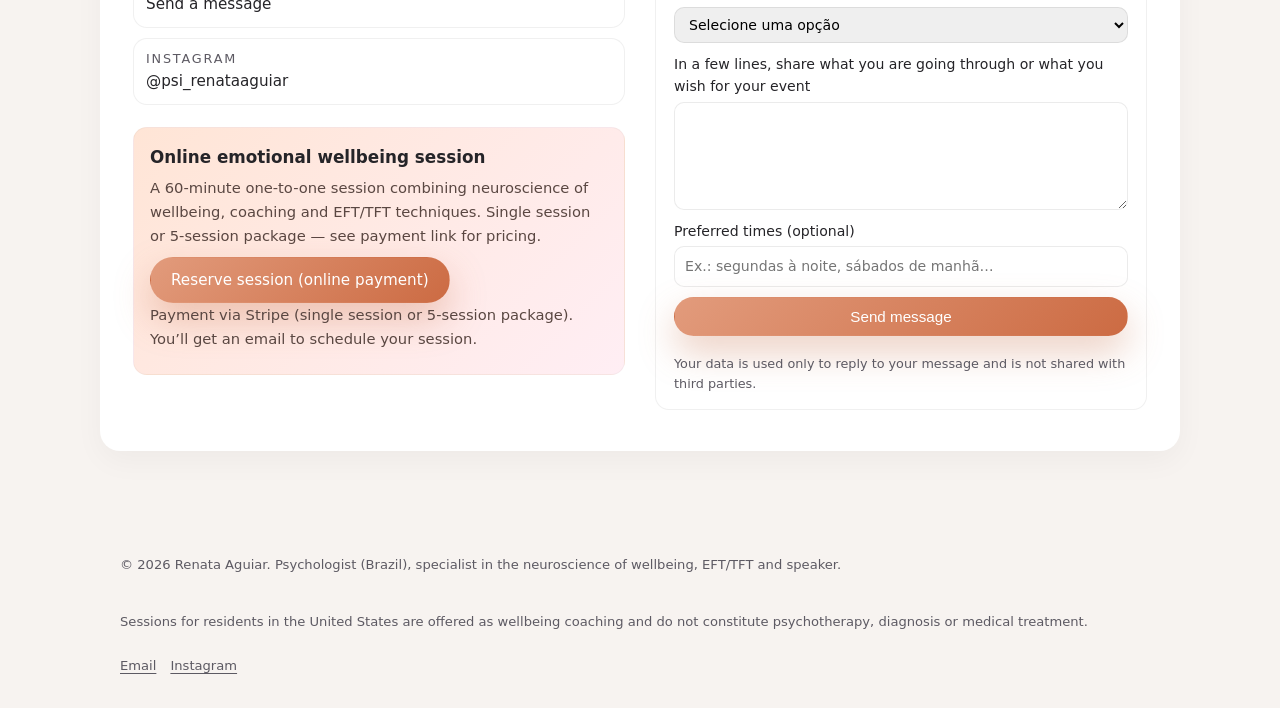
==== commit 984be8b1: "Services & Books: skimmable layout, 2x2 services grid, book names only (SuperAção, Mulheres Vibrante" ====
--- a/index.html
+++ b/index.html
@@ -138,21 +138,18 @@
         <div class="container section-inner">
           <header class="section-header">
             <h2 data-i18n-key="services-title">Serviços</h2>
-            <p data-i18n-key="services-intro">
-              Três formas simples de trabalhar com Renata: sessões individuais,
-              sessões de EFT/TFT e palestras para grupos e eventos.
+            <p class="section-intro" data-i18n-key="services-intro">
+              Coaching · Sessões EFT/TFT · Formação EFT/TFT · Palestras
             </p>
           </header>
 
-          <div class="cards-grid">
+          <div class="cards-grid services-grid">
             <article class="card">
               <h3 data-i18n-key="service-coaching-title">
                 Coaching em bem-estar &amp; autocuidado
               </h3>
-              <p data-i18n-key="service-coaching-body">
-                Encontros individuais online para organizar pensamentos,
-                entender padrões emocionais e construir uma rotina mais leve e
-                intencional.
+              <p class="card-lead" data-i18n-key="service-coaching-body">
+                1:1 online para organizar pensamentos, padrões emocionais e rotina mais leve.
               </p>
               <ul class="card-list">
                 <li data-i18n-key="service-coaching-item-1">
@@ -166,19 +163,36 @@
                 </li>
               </ul>
               <p class="card-note" data-i18n-key="service-coaching-note">
-                Para residentes nos EUA, as sessões são oferecidas como
-                <strong>coaching em bem-estar</strong>, não como psicoterapia.
-              </p>
+                EUA: oferta como coaching em bem-estar, não psicoterapia.
+              </p>
+            </article>
+
+            <article class="card">
+              <h3 data-i18n-key="service-training-title">
+                Formação em EFT &amp; TFT
+              </h3>
+              <p class="card-lead" data-i18n-key="service-training-body">
+                Formação para atuar com EFT/TFT — individual ou em grupo.
+              </p>
+              <ul class="card-list">
+                <li data-i18n-key="service-training-item-1">
+                  Conteúdo teórico e prático com foco em aplicação responsável.
+                </li>
+                <li data-i18n-key="service-training-item-2">
+                  Acompanhamento próximo durante o processo de formação.
+                </li>
+                <li data-i18n-key="service-training-item-3">
+                  Opções de certificação em módulos ou programas completos.
+                </li>
+              </ul>
             </article>
 
             <article class="card">
               <h3 data-i18n-key="service-eft-title">
                 Sessões de EFT &amp; TFT
               </h3>
-              <p data-i18n-key="service-eft-body">
-                Sessões com técnicas de tapping em pontos específicos do corpo
-                para aliviar ansiedade, liberar tensões e acalmar o sistema
-                nervoso.
+              <p class="card-lead" data-i18n-key="service-eft-body">
+                Tapping em pontos do corpo para aliviar ansiedade e acalmar o sistema nervoso.
               </p>
               <ul class="card-list">
                 <li data-i18n-key="service-eft-item-1">
@@ -198,9 +212,8 @@
               <h3 data-i18n-key="service-speaking-title">
                 Palestras &amp; workshops
               </h3>
-              <p data-i18n-key="service-speaking-body">
-                Conversas leves e profundas sobre bem-estar, propósito e
-                autoestima, pensadas para empresas, escolas, igrejas e eventos.
+              <p class="card-lead" data-i18n-key="service-speaking-body">
+                Bem-estar, propósito e autoestima para empresas, escolas, igrejas e eventos.
               </p>
               <ul class="card-list">
                 <li data-i18n-key="service-speaking-item-1">
@@ -253,34 +266,28 @@
             </div>
             <div class="books-list">
               <article class="book-card">
-                <h3 data-i18n-key="book-superacao-title">
-                  SuperAção – Onze autores compartilham as decisões que
-                  moldaram seus destinos
-                </h3>
+                <h3 class="book-name" data-i18n-key="book-superacao-title">SuperAção</h3>
+                <p class="book-tagline" data-i18n-key="book-superacao-tagline">
+                  Onze autores compartilham as decisões que moldaram seus destinos.
+                </p>
                 <p class="book-meta" data-i18n-key="book-superacao-meta">
                   Coautoria em obra organizada por Renata Pessoa Aguiar.
                 </p>
                 <p data-i18n-key="book-superacao-body">
-                  Histórias de pessoas que, em momentos-chave, escolheram se
-                  posicionar, recomeçar e ressignificar suas trajetórias. No
-                  capítulo de Renata, ela aproxima essas decisões da
-                  neurociência do bem-estar e do autocuidado emocional.
+                  Histórias de pessoas que, em momentos-chave, escolheram se posicionar e ressignificar suas trajetórias. No capítulo de Renata, neurociência do bem-estar e autocuidado emocional.
                 </p>
               </article>
 
               <article class="book-card">
-                <h3 data-i18n-key="book-mulheres-title">
-                  Mulheres Vibrantes – Relatos de quem vive com propósito e
-                  alegria
-                </h3>
+                <h3 class="book-name" data-i18n-key="book-mulheres-title">Mulheres Vibrantes</h3>
+                <p class="book-tagline" data-i18n-key="book-mulheres-tagline">
+                  Relatos de quem vive com propósito e alegria.
+                </p>
                 <p class="book-meta" data-i18n-key="book-mulheres-meta">
                   Coautoria em obra organizada por Daiane Souza Gratid.
                 </p>
                 <p data-i18n-key="book-mulheres-body">
-                  Uma coletânea de relatos de mulheres que encontraram caminhos
-                  de propósito, fé e alegria. A participação de Renata traz a
-                  perspectiva da saúde emocional e da espiritualidade integrada
-                  ao dia a dia.
+                  Coletânea de relatos de mulheres que encontraram caminhos de propósito, fé e alegria. Renata traz a perspectiva da saúde emocional e da espiritualidade no dia a dia.
                 </p>
               </article>
             </div>
--- a/styles.css
+++ b/styles.css
@@ -287,6 +287,23 @@
   gap: 20px;
 }
 
+.services-grid {
+  grid-template-columns: repeat(2, minmax(0, 1fr));
+}
+
+.section-intro {
+  margin: 0;
+  color: var(--text-muted);
+  font-size: 0.95rem;
+}
+
+.card-lead {
+  margin: 0 0 8px;
+  font-size: 0.9rem;
+  color: var(--text-muted);
+  line-height: 1.4;
+}
+
 .card {
   padding: 18px 16px;
   border-radius: var(--radius-md);
@@ -373,9 +390,22 @@
   background: rgba(255, 255, 255, 0.9);
 }
 
-.book-card h3 {
+.book-name {
+  margin: 0 0 4px;
+  font-size: 1.15rem;
+  font-weight: 700;
+  color: var(--text-main);
+}
+
+.book-tagline {
   margin: 0 0 6px;
-  font-size: 1.05rem;
+  font-size: 0.9rem;
+  color: var(--text-muted);
+  font-style: italic;
+}
+
+.book-card h3.book-name {
+  font-style: normal;
 }
 
 .book-meta {
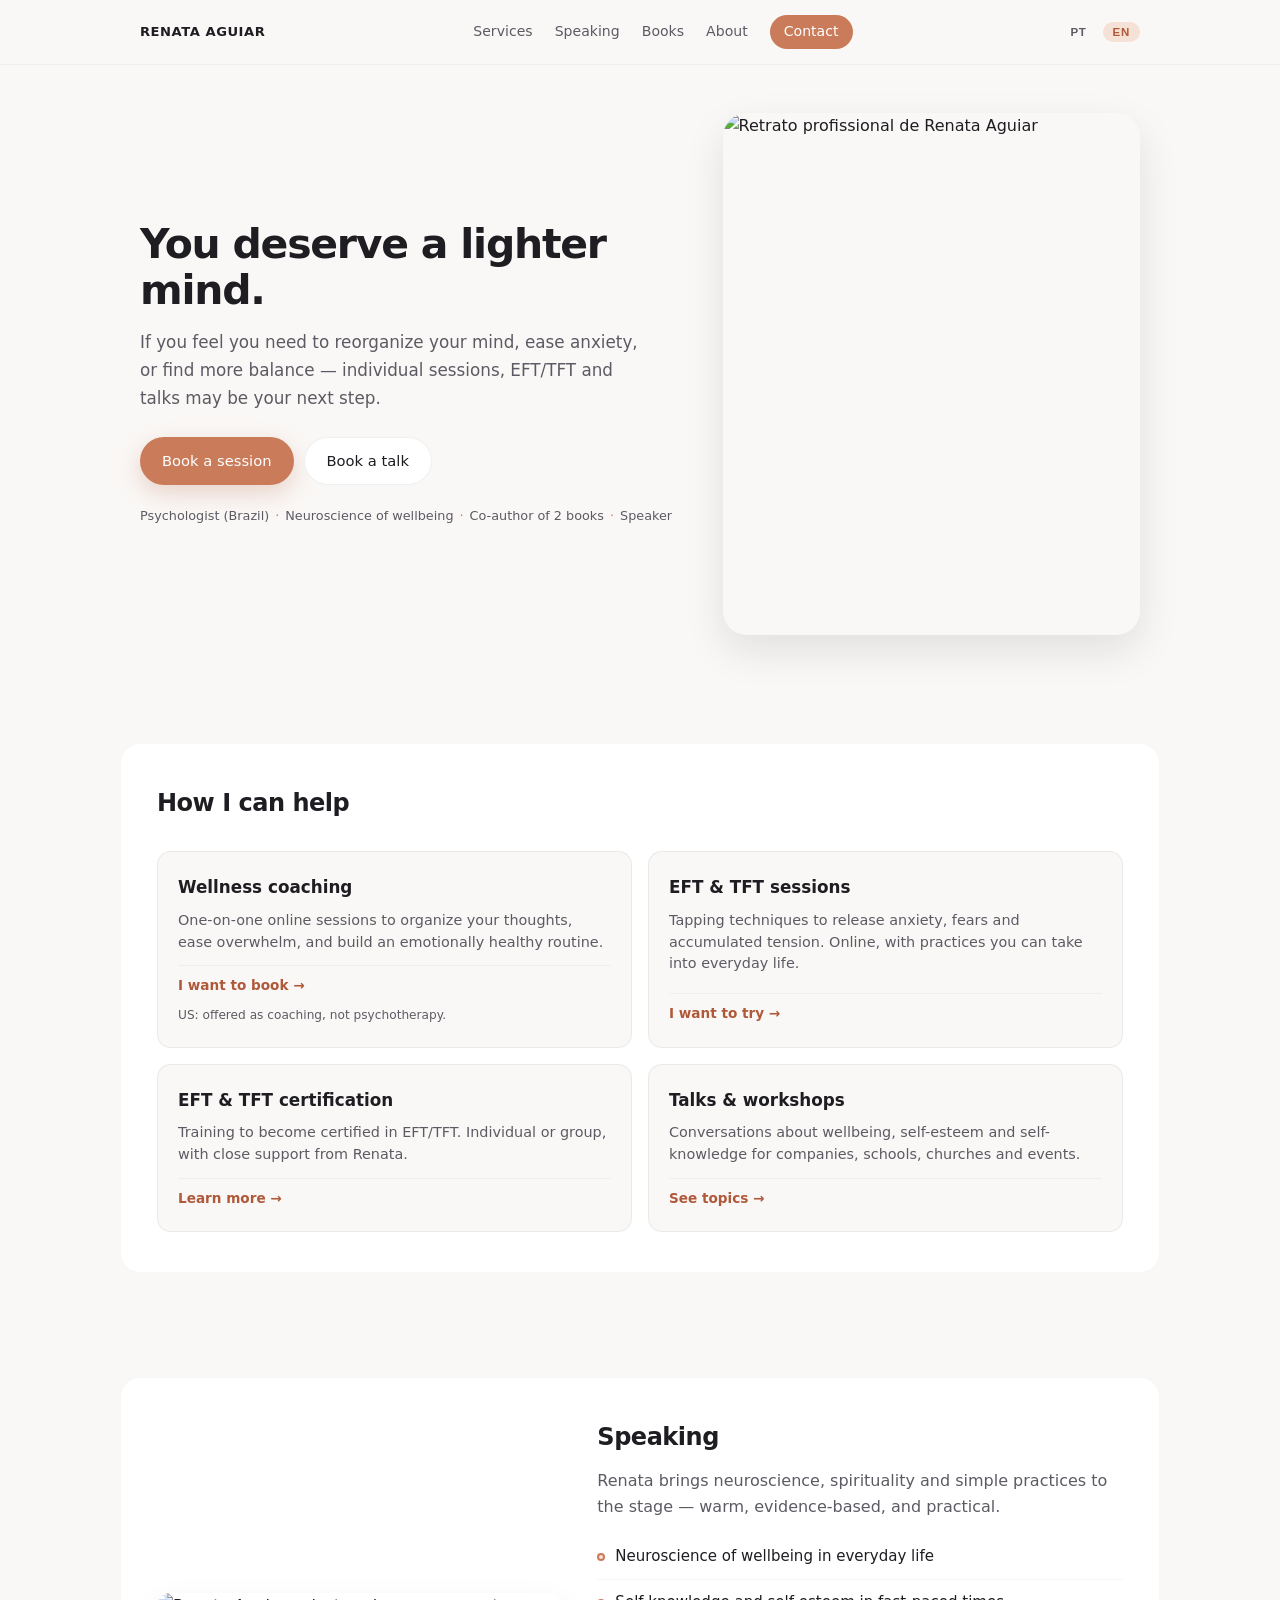
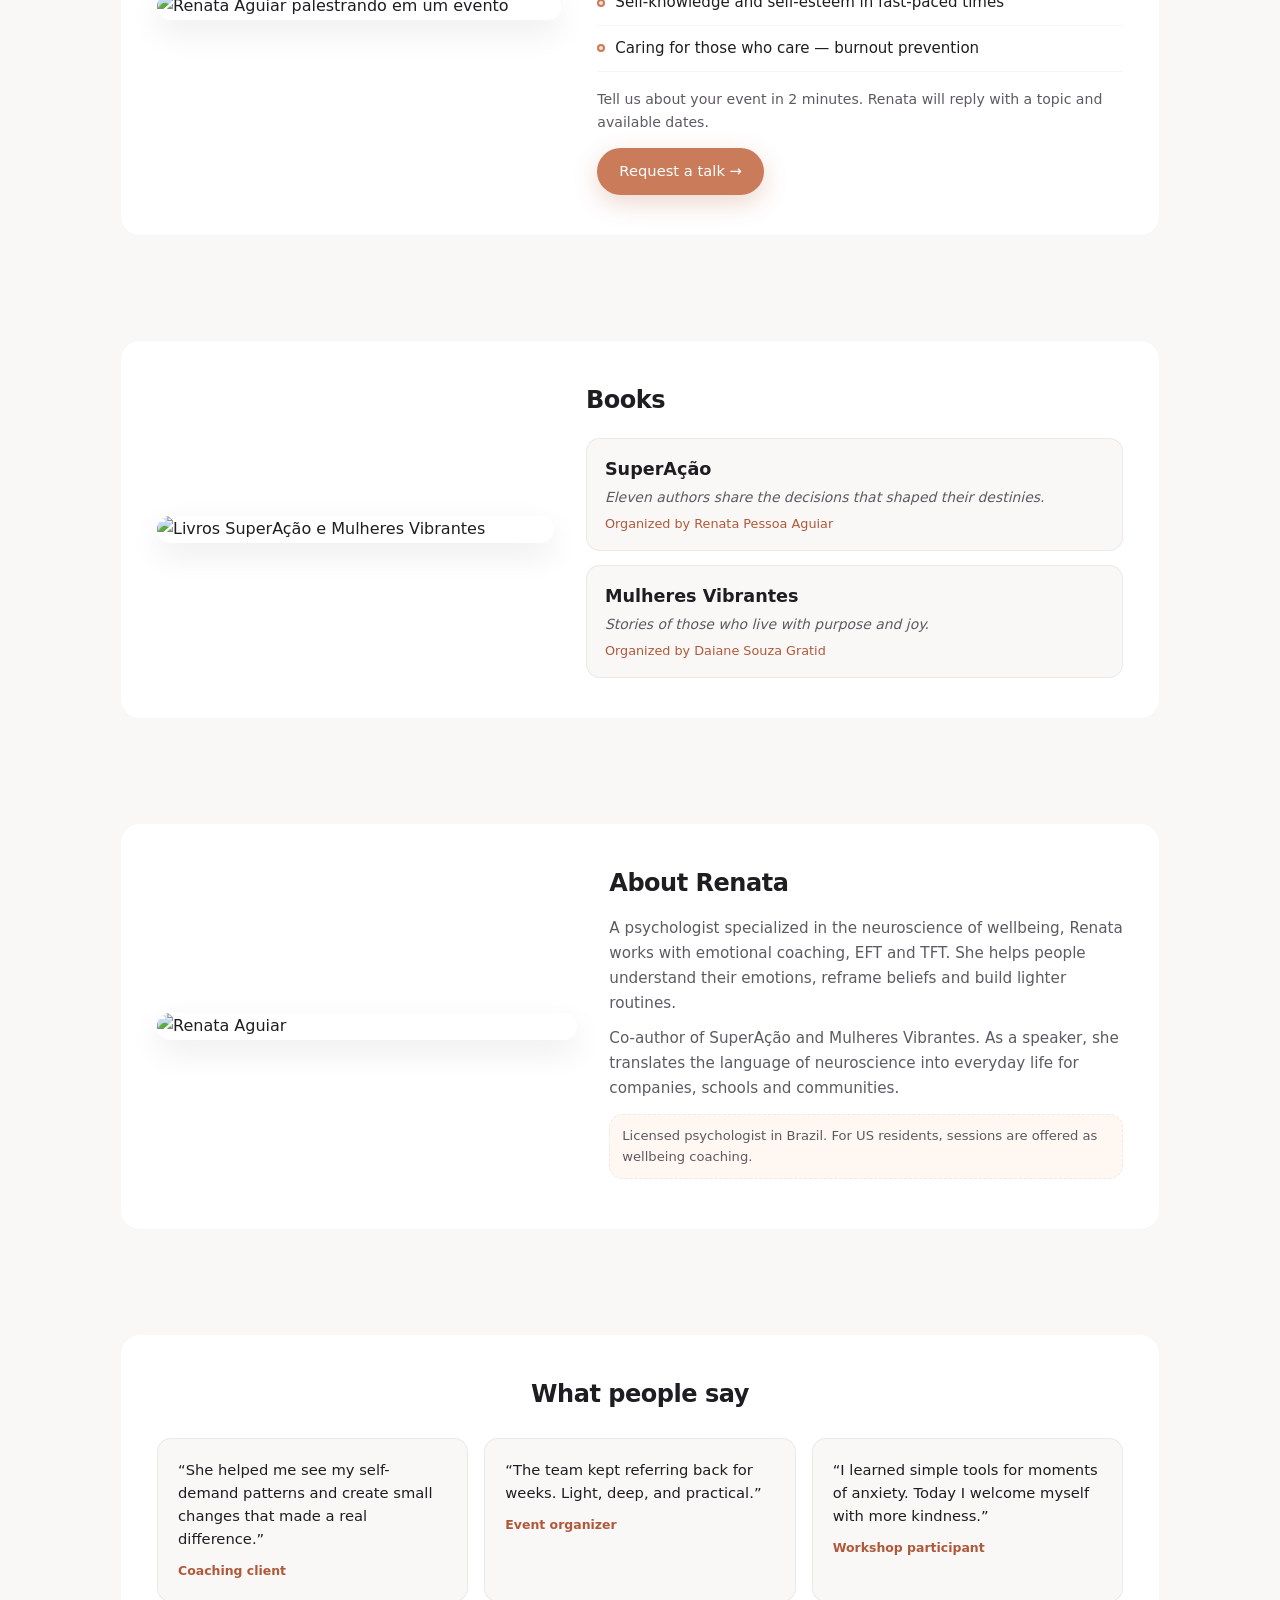
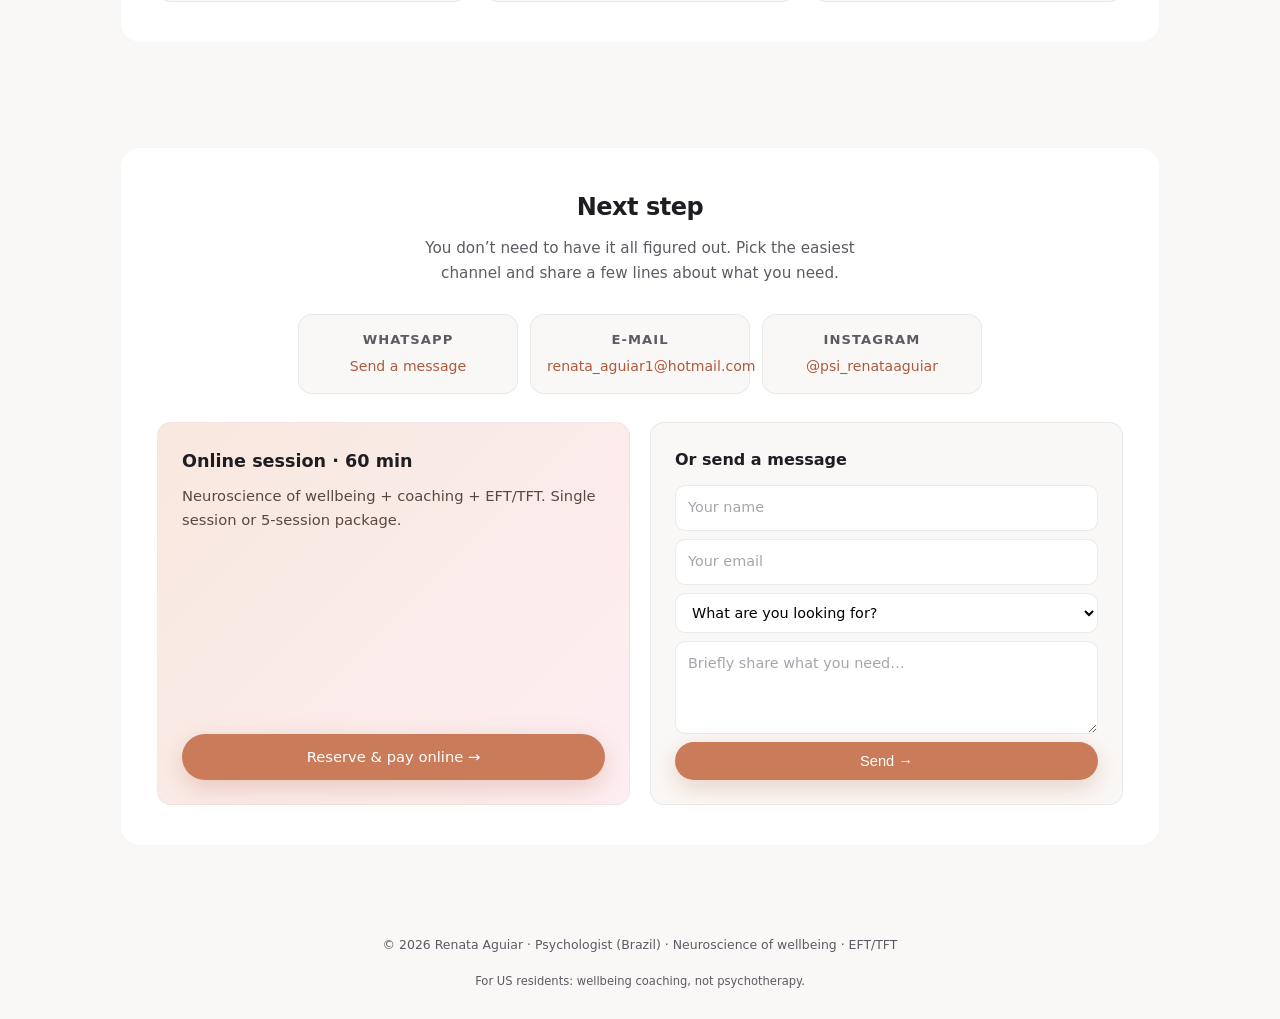
==== commit 422575f0: "Full site overhaul: restructure flow, rewrite copy, redesign layout Strategy: reorder sections (Serv" ====
--- a/index.html
+++ b/index.html
@@ -6,7 +6,7 @@
     <title>Renata Aguiar – Neurociência do Bem-Estar, EFT & Palestras</title>
     <meta
       name="description"
-      content="Renata Aguiar é psicóloga com foco em neurociência do bem-estar, EFT/TFT e palestras sobre saúde emocional, autoconhecimento e autoestima."
+      content="Psicóloga especialista em neurociência do bem-estar, EFT/TFT, coaching emocional e palestrante. Sessões online, formação e palestras."
     />
     <link rel="stylesheet" href="styles.css" />
   </head>
@@ -14,31 +14,18 @@
     <header class="site-header">
       <div class="container header-inner">
         <a href="#hero" class="logo">Renata&nbsp;Aguiar</a>
-        <nav class="main-nav" aria-label="Main navigation">
+        <nav class="main-nav" id="main-nav" aria-label="Main navigation">
+          <a href="#services" data-i18n-key="nav-services">Serviços</a>
+          <a href="#speaking" data-i18n-key="nav-speaking">Palestras</a>
+          <a href="#books" data-i18n-key="nav-books">Livros</a>
           <a href="#about" data-i18n-key="nav-about">Sobre</a>
-          <a href="#services" data-i18n-key="nav-services">Serviços</a>
-          <a href="#books" data-i18n-key="nav-books">Livros</a>
-          <a href="#speaking" data-i18n-key="nav-speaking">Palestras</a>
-          <a href="#contact" data-i18n-key="nav-contact" class="nav-cta"
-            >Contato</a
-          >
+          <a href="#contact" data-i18n-key="nav-contact" class="nav-cta">Contato</a>
         </nav>
         <div class="header-actions">
-          <button
-            class="lang-toggle is-active"
-            type="button"
-            data-lang="pt"
-            aria-label="Mudar idioma para English"
-          >
-            PT
-          </button>
-          <button
-            class="lang-toggle"
-            type="button"
-            data-lang="en"
-            aria-label="Switch language to Portuguese"
-          >
-            EN
+          <button class="lang-toggle is-active" type="button" data-lang="pt" aria-label="Português">PT</button>
+          <button class="lang-toggle" type="button" data-lang="en" aria-label="English">EN</button>
+          <button class="menu-toggle" type="button" id="menu-toggle" aria-label="Menu">
+            <span></span><span></span><span></span>
           </button>
         </div>
       </div>
@@ -49,86 +36,34 @@
       <section id="hero" class="hero">
         <div class="container hero-inner">
           <div class="hero-copy">
-            <p class="hero-kicker" data-i18n-key="hero-kicker">
-              Psicologia, neurociência do bem-estar & EFT
-            </p>
-            <h1 data-i18n-key="hero-title">
-              Cuidando da sua mente com ciência, presença e coração.
-            </h1>
+            <h1 data-i18n-key="hero-title">Você merece uma mente mais leve.</h1>
             <p class="hero-subtitle" data-i18n-key="hero-subtitle">
-              Psicóloga, coautora de livros e palestrante. Renata une
-              neurociência do bem-estar, EFT/TFT e coaching emocional para
-              ajudar você a cuidar da mente, das emoções e dos relacionamentos.
+              Se você sente que precisa reorganizar a mente, aliviar a ansiedade
+              ou encontrar mais equilíbrio — sessões individuais, EFT/TFT e
+              palestras podem ser o próximo passo.
             </p>
             <div class="hero-ctas">
-              <a
-                href="#contact"
-                class="btn primary"
-                data-i18n-key="hero-primary-cta"
-                >Agendar sessão</a
-              >
-              <a
-                href="#speaking"
-                class="btn ghost"
-                data-i18n-key="hero-secondary-cta"
-                >Contratar palestra</a
-              >
+              <a href="#contact" class="btn primary" data-i18n-key="hero-primary-cta">Agendar sessão</a>
+              <a href="#speaking" class="btn ghost" data-i18n-key="hero-secondary-cta">Contratar palestra</a>
             </div>
-            <p class="hero-social-proof" data-i18n-key="hero-proof">
-              Acompanhando pessoas e públicos na construção de bem-estar
-              emocional, autoconhecimento e autoestima.
-            </p>
+            <div class="trust-badges">
+              <span data-i18n-key="badge-1">Psicóloga (Brasil)</span>
+              <span class="badge-sep" aria-hidden="true">·</span>
+              <span data-i18n-key="badge-2">Neurociência do bem-estar</span>
+              <span class="badge-sep" aria-hidden="true">·</span>
+              <span data-i18n-key="badge-3">Coautora de 2 livros</span>
+              <span class="badge-sep" aria-hidden="true">·</span>
+              <span data-i18n-key="badge-4">Palestrante</span>
+            </div>
           </div>
           <div class="hero-media">
             <figure class="hero-photo">
               <img
                 src="assets/WhatsApp_Image_2026-03-11_at_12.14.22-6a00f18c-7a0d-4046-a2a8-50d337fda19d.png"
                 alt="Retrato profissional de Renata Aguiar"
+                loading="eager"
               />
             </figure>
-          </div>
-        </div>
-      </section>
-
-      <!-- About -->
-      <section id="about" class="section about">
-        <div class="container section-inner about-inner">
-          <div class="about-media">
-            <figure>
-              <img
-                src="assets/WhatsApp_Image_2026-03-11_at_12.11.25-fd3f0747-0765-4c3a-9956-cd3a38ffa7a9.png"
-                alt="Foto em preto e branco de Renata Aguiar"
-              />
-            </figure>
-          </div>
-          <div class="about-copy">
-            <h2 data-i18n-key="about-title">Sobre Renata Aguiar</h2>
-            <p data-i18n-key="about-body-1">
-              Renata Aguiar é psicóloga com especialização em neurociência do
-              bem-estar e atuação em coaching emocional, EFT (Emotional Freedom
-              Techniques) e TFT (Thought Field Therapy). Ao longo da sua
-              trajetória, tem ajudado pessoas a compreenderem suas emoções,
-              ressignificarem crenças e construírem rotinas mais leves e
-              saudáveis.
-            </p>
-            <p data-i18n-key="about-body-2">
-              É coautora dos livros <strong>“SuperAção – Onze autores
-              compartilham as decisões que moldaram seus destinos”</strong> e
-              <strong>“Mulheres Vibrantes – Relatos de quem vive com propósito
-              e alegria”</strong>, onde compartilha histórias e reflexões sobre
-              escolhas, coragem e autocuidado.
-            </p>
-            <p data-i18n-key="about-body-3">
-              Como palestrante, leva para empresas, escolas, conferências e
-              comunidades temas como bem-estar, autoconhecimento e autoestima,
-              sempre traduzindo a linguagem da neurociência para o dia a dia.
-            </p>
-            <p class="about-disclaimer" data-i18n-key="about-disclaimer">
-              Renata está registrada como psicóloga no Brasil. Para pessoas
-              residentes nos Estados Unidos, os atendimentos são oferecidos
-              exclusivamente como coaching e orientação em bem-estar, e não se
-              configuram como psicoterapia ou tratamento médico.
-            </p>
           </div>
         </div>
       </section>
@@ -137,160 +72,48 @@
       <section id="services" class="section services">
         <div class="container section-inner">
           <header class="section-header">
-            <h2 data-i18n-key="services-title">Serviços</h2>
-            <p class="section-intro" data-i18n-key="services-intro">
-              Coaching · Sessões EFT/TFT · Formação EFT/TFT · Palestras
-            </p>
+            <h2 data-i18n-key="services-title">Como posso ajudar</h2>
           </header>
 
           <div class="cards-grid services-grid">
             <article class="card">
-              <h3 data-i18n-key="service-coaching-title">
-                Coaching em bem-estar &amp; autocuidado
-              </h3>
+              <h3 data-i18n-key="service-coaching-title">Coaching em bem-estar</h3>
               <p class="card-lead" data-i18n-key="service-coaching-body">
-                1:1 online para organizar pensamentos, padrões emocionais e rotina mais leve.
-              </p>
-              <ul class="card-list">
-                <li data-i18n-key="service-coaching-item-1">
-                  Construção de rotina emocionalmente saudável.
-                </li>
-                <li data-i18n-key="service-coaching-item-2">
-                  Manejo de estresse, sobrecarga e autocobrança.
-                </li>
-                <li data-i18n-key="service-coaching-item-3">
-                  Fortalecimento de autoestima e autocompaixão.
-                </li>
-              </ul>
+                Sessões individuais online para organizar pensamentos, aliviar
+                sobrecarga e construir uma rotina emocionalmente saudável.
+              </p>
+              <a href="#contact" class="card-cta" data-i18n-key="service-coaching-cta">Quero agendar →</a>
               <p class="card-note" data-i18n-key="service-coaching-note">
-                EUA: oferta como coaching em bem-estar, não psicoterapia.
+                EUA: oferecido como coaching, não psicoterapia.
               </p>
             </article>
 
             <article class="card">
-              <h3 data-i18n-key="service-training-title">
-                Formação em EFT &amp; TFT
-              </h3>
+              <h3 data-i18n-key="service-eft-title">Sessões de EFT & TFT</h3>
+              <p class="card-lead" data-i18n-key="service-eft-body">
+                Técnicas de tapping para liberar ansiedade, medos e tensões
+                acumuladas. Online, com práticas para levar para o dia a dia.
+              </p>
+              <a href="#contact" class="card-cta" data-i18n-key="service-eft-cta">Quero experimentar →</a>
+            </article>
+
+            <article class="card">
+              <h3 data-i18n-key="service-training-title">Formação em EFT & TFT</h3>
               <p class="card-lead" data-i18n-key="service-training-body">
-                Formação para atuar com EFT/TFT — individual ou em grupo.
-              </p>
-              <ul class="card-list">
-                <li data-i18n-key="service-training-item-1">
-                  Conteúdo teórico e prático com foco em aplicação responsável.
-                </li>
-                <li data-i18n-key="service-training-item-2">
-                  Acompanhamento próximo durante o processo de formação.
-                </li>
-                <li data-i18n-key="service-training-item-3">
-                  Opções de certificação em módulos ou programas completos.
-                </li>
-              </ul>
+                Treinamento para quem quer se certificar e atuar com EFT/TFT.
+                Individual ou em grupo, com acompanhamento próximo.
+              </p>
+              <a href="#contact" class="card-cta" data-i18n-key="service-training-cta">Saber mais →</a>
             </article>
 
             <article class="card">
-              <h3 data-i18n-key="service-eft-title">
-                Sessões de EFT &amp; TFT
-              </h3>
-              <p class="card-lead" data-i18n-key="service-eft-body">
-                Tapping em pontos do corpo para aliviar ansiedade e acalmar o sistema nervoso.
-              </p>
-              <ul class="card-list">
-                <li data-i18n-key="service-eft-item-1">
-                  Apoio em momentos de ansiedade, medo e insegurança.
-                </li>
-                <li data-i18n-key="service-eft-item-2">
-                  Regulagem emocional para desafios específicos (apresentações,
-                  conversas difíceis, mudanças).
-                </li>
-                <li data-i18n-key="service-eft-item-3">
-                  Práticas simples para você aplicar no dia a dia.
-                </li>
-              </ul>
-            </article>
-
-            <article class="card">
-              <h3 data-i18n-key="service-speaking-title">
-                Palestras &amp; workshops
-              </h3>
+              <h3 data-i18n-key="service-speaking-title">Palestras & workshops</h3>
               <p class="card-lead" data-i18n-key="service-speaking-body">
-                Bem-estar, propósito e autoestima para empresas, escolas, igrejas e eventos.
-              </p>
-              <ul class="card-list">
-                <li data-i18n-key="service-speaking-item-1">
-                  Temas como bem-estar, autoconhecimento e autoestima.
-                </li>
-                <li data-i18n-key="service-speaking-item-2">
-                  Conteúdo baseado em neurociência e experiência clínica.
-                </li>
-                <li data-i18n-key="service-speaking-item-3">
-                  Formatos: palestras, rodas de conversa e workshops.
-                </li>
-              </ul>
-            </article>
-          </div>
-
-          <div class="section-cta-row">
-            <p data-i18n-key="services-cta-text">
-              Não precisa ter tudo claro agora. Em poucas linhas você pode
-              contar o que está vivendo e juntos encontraremos o formato ideal.
-            </p>
-            <a
-              href="#contact"
-              class="btn primary"
-              data-i18n-key="services-cta-button"
-              >Falar com a Renata</a
-            >
-          </div>
-        </div>
-      </section>
-
-      <!-- Books -->
-      <section id="books" class="section books">
-        <div class="container section-inner books-inner">
-          <header class="section-header">
-            <h2 data-i18n-key="books-title">Livros</h2>
-            <p data-i18n-key="books-intro">
-              Histórias reais, escolhas difíceis e caminhos de propósito,
-              reunidos em obras coletivas.
-            </p>
-          </header>
-
-          <div class="books-layout">
-            <div class="books-media">
-              <figure>
-                <img
-                  src="assets/WhatsApp_Image_2026-03-11_at_12.14.19-55b8c52e-29c3-406a-a96c-57f477dc82d0.png"
-                  alt="Capas dos livros SuperAção e Mulheres Vibrantes"
-                />
-              </figure>
-            </div>
-            <div class="books-list">
-              <article class="book-card">
-                <h3 class="book-name" data-i18n-key="book-superacao-title">SuperAção</h3>
-                <p class="book-tagline" data-i18n-key="book-superacao-tagline">
-                  Onze autores compartilham as decisões que moldaram seus destinos.
-                </p>
-                <p class="book-meta" data-i18n-key="book-superacao-meta">
-                  Coautoria em obra organizada por Renata Pessoa Aguiar.
-                </p>
-                <p data-i18n-key="book-superacao-body">
-                  Histórias de pessoas que, em momentos-chave, escolheram se posicionar e ressignificar suas trajetórias. No capítulo de Renata, neurociência do bem-estar e autocuidado emocional.
-                </p>
-              </article>
-
-              <article class="book-card">
-                <h3 class="book-name" data-i18n-key="book-mulheres-title">Mulheres Vibrantes</h3>
-                <p class="book-tagline" data-i18n-key="book-mulheres-tagline">
-                  Relatos de quem vive com propósito e alegria.
-                </p>
-                <p class="book-meta" data-i18n-key="book-mulheres-meta">
-                  Coautoria em obra organizada por Daiane Souza Gratid.
-                </p>
-                <p data-i18n-key="book-mulheres-body">
-                  Coletânea de relatos de mulheres que encontraram caminhos de propósito, fé e alegria. Renata traz a perspectiva da saúde emocional e da espiritualidade no dia a dia.
-                </p>
-              </article>
-            </div>
+                Conversas sobre bem-estar, autoestima e autoconhecimento
+                para empresas, escolas, igrejas e eventos.
+              </p>
+              <a href="#speaking" class="card-cta" data-i18n-key="service-speaking-cta">Ver temas →</a>
+            </article>
           </div>
         </div>
       </section>
@@ -303,86 +126,94 @@
               <img
                 src="assets/WhatsApp_Image_2026-03-11_at_12.14.19__1_-7b561f25-86e2-442b-b9af-0f37d690d7cc.png"
                 alt="Renata Aguiar palestrando em um evento"
+                loading="lazy"
               />
             </figure>
           </div>
           <div class="speaking-copy">
-            <h2 data-i18n-key="speaking-title">
-              Palestras e conferências sobre bem-estar
-            </h2>
-            <p data-i18n-key="speaking-body-1">
-              Renata leva para o palco uma conversa acolhedora e ao mesmo tempo
-              baseada em evidências, conectando neurociência, espiritualidade e
-              práticas simples para o dia a dia.
-            </p>
-            <p data-i18n-key="speaking-body-2">
-              Ideal para empresas, escolas, conferências, comunidades de fé e
-              eventos que desejam cuidar da saúde emocional de seus públicos.
-            </p>
-
-            <div class="talks-grid">
-              <article class="talk-card">
-                <h3 data-i18n-key="talk-1-title">
-                  Neurociência do bem-estar no dia a dia
-                </h3>
-                <ul>
-                  <li data-i18n-key="talk-1-item-1">
-                    Como o cérebro reage ao estresse crônico.
-                  </li>
-                  <li data-i18n-key="talk-1-item-2">
-                    Pequenos hábitos que protegem sua saúde emocional.
-                  </li>
-                  <li data-i18n-key="talk-1-item-3">
-                    Práticas simples para começar ainda hoje.
-                  </li>
-                </ul>
-              </article>
-
-              <article class="talk-card">
-                <h3 data-i18n-key="talk-2-title">
-                  Autoconhecimento e autoestima em tempos acelerados
-                </h3>
-                <ul>
-                  <li data-i18n-key="talk-2-item-1">
-                    Entendendo o diálogo interno e as crenças limitantes.
-                  </li>
-                  <li data-i18n-key="talk-2-item-2">
-                    Estratégias para cultivar uma voz interna mais gentil.
-                  </li>
-                  <li data-i18n-key="talk-2-item-3">
-                    Ferramentas práticas para o trabalho e para casa.
-                  </li>
-                </ul>
-              </article>
-
-              <article class="talk-card">
-                <h3 data-i18n-key="talk-3-title">
-                  Cuidando de quem cuida
-                </h3>
-                <ul>
-                  <li data-i18n-key="talk-3-item-1">
-                    Prevenção de esgotamento em equipes que servem.
-                  </li>
-                  <li data-i18n-key="talk-3-item-2">
-                    Limites saudáveis e autocuidado possível.
-                  </li>
-                  <li data-i18n-key="talk-3-item-3">
-                    Práticas de respiro e regulação emocional.
-                  </li>
-                </ul>
-              </article>
-            </div>
-
+            <h2 data-i18n-key="speaking-title">Palestras</h2>
+            <p data-i18n-key="speaking-body">
+              Renata leva para o palco neurociência, espiritualidade e práticas
+              simples — com uma conversa acolhedora e baseada em evidências.
+            </p>
+            <ul class="topic-list">
+              <li data-i18n-key="talk-1">Neurociência do bem-estar no dia a dia</li>
+              <li data-i18n-key="talk-2">Autoconhecimento e autoestima em tempos acelerados</li>
+              <li data-i18n-key="talk-3">Cuidando de quem cuida — prevenção de esgotamento</li>
+            </ul>
             <p class="speaking-prompt" data-i18n-key="speaking-prompt">
-              Conte sobre o seu evento em 2 minutos e Renata responde com
-              possibilidades de tema e datas.
-            </p>
-            <a
-              href="#contact"
-              class="btn primary"
-              data-i18n-key="speaking-cta"
-              >Solicitar palestra</a
-            >
+              Conte sobre o seu evento em 2 minutos. Renata responde com tema e
+              datas disponíveis.
+            </p>
+            <a href="#contact" class="btn primary" data-i18n-key="speaking-cta">Solicitar palestra →</a>
+          </div>
+        </div>
+      </section>
+
+      <!-- Books -->
+      <section id="books" class="section books">
+        <div class="container section-inner books-inner">
+          <div class="books-media">
+            <figure>
+              <img
+                src="assets/WhatsApp_Image_2026-03-11_at_12.14.18__1_-e2b77cd4-f898-4b27-802a-78169970a59c.png"
+                alt="Livros SuperAção e Mulheres Vibrantes"
+                loading="lazy"
+              />
+            </figure>
+          </div>
+          <div class="books-list">
+            <h2 data-i18n-key="books-title">Livros</h2>
+            <article class="book-card">
+              <h3 class="book-name">SuperAção</h3>
+              <p class="book-tagline" data-i18n-key="book-superacao-tagline">
+                Onze autores compartilham as decisões que moldaram seus destinos.
+              </p>
+              <p class="book-meta" data-i18n-key="book-superacao-meta">
+                Organização: Renata Pessoa Aguiar
+              </p>
+            </article>
+            <article class="book-card">
+              <h3 class="book-name">Mulheres Vibrantes</h3>
+              <p class="book-tagline" data-i18n-key="book-mulheres-tagline">
+                Relatos de quem vive com propósito e alegria.
+              </p>
+              <p class="book-meta" data-i18n-key="book-mulheres-meta">
+                Organização: Daiane Souza Gratid
+              </p>
+            </article>
+          </div>
+        </div>
+      </section>
+
+      <!-- About -->
+      <section id="about" class="section about">
+        <div class="container section-inner about-inner">
+          <div class="about-media">
+            <figure>
+              <img
+                src="assets/WhatsApp_Image_2026-03-11_at_12.11.25-fd3f0747-0765-4c3a-9956-cd3a38ffa7a9.png"
+                alt="Renata Aguiar"
+                loading="lazy"
+              />
+            </figure>
+          </div>
+          <div class="about-copy">
+            <h2 data-i18n-key="about-title">Sobre Renata</h2>
+            <p data-i18n-key="about-body-1">
+              Psicóloga com especialização em neurociência do bem-estar, Renata
+              atua com coaching emocional, EFT e TFT. Ajuda pessoas a entenderem
+              suas emoções, ressignificarem crenças e criarem rotinas mais leves.
+            </p>
+            <p data-i18n-key="about-body-2">
+              Coautora dos livros SuperAção e Mulheres Vibrantes. Como
+              palestrante, traduz a linguagem da neurociência para o dia a dia
+              de empresas, escolas e comunidades.
+            </p>
+            <p class="about-disclaimer" data-i18n-key="about-disclaimer">
+              Psicóloga registrada no Brasil. Para residentes nos EUA, os
+              atendimentos são oferecidos como coaching em bem-estar.
+            </p>
           </div>
         </div>
       </section>
@@ -390,123 +221,64 @@
       <!-- Testimonials -->
       <section id="testimonials" class="section testimonials">
         <div class="container section-inner">
-          <header class="section-header">
-            <h2 data-i18n-key="testimonials-title">
-              O que dizem sobre o trabalho
-            </h2>
-            <p data-i18n-key="testimonials-intro">
-              Depoimentos preservam a confidencialidade e focam na experiência
-              e nos resultados percebidos.
-            </p>
-          </header>
-
-          <div class="cards-grid testimonials-grid">
+          <h2 data-i18n-key="testimonials-title">O que dizem</h2>
+          <div class="testimonials-grid">
             <figure class="testimonial">
               <blockquote data-i18n-key="testimonial-1">
-                “As sessões com a Renata me ajudaram a enxergar meus padrões de
-                autocobrança e a criar pequenas mudanças que fizeram muita
-                diferença no meu dia a dia.”
+                "Me ajudou a enxergar meus padrões de autocobrança e criar
+                pequenas mudanças que fizeram muita diferença."
               </blockquote>
-              <figcaption data-i18n-key="testimonial-1-meta">
-                Cliente de coaching em bem-estar
-              </figcaption>
-            </figure>
-
+              <figcaption data-i18n-key="testimonial-1-meta">Cliente de coaching</figcaption>
+            </figure>
             <figure class="testimonial">
               <blockquote data-i18n-key="testimonial-2">
-                “Depois da palestra, a equipe comentou por semanas sobre as
-                reflexões e exercícios. Foi leve, profundo e muito prático.”
+                "A equipe comentou por semanas. Foi leve, profundo e prático."
               </blockquote>
-              <figcaption data-i18n-key="testimonial-2-meta">
-                Organizadora de evento corporativo
-              </figcaption>
-            </figure>
-
+              <figcaption data-i18n-key="testimonial-2-meta">Organizadora de evento</figcaption>
+            </figure>
             <figure class="testimonial">
               <blockquote data-i18n-key="testimonial-3">
-                “Aprendi ferramentas simples para usar em momentos de ansiedade
-                e hoje consigo me acolher com mais gentileza.”
+                "Aprendi ferramentas simples para momentos de ansiedade. Hoje
+                consigo me acolher com mais gentileza."
               </blockquote>
-              <figcaption data-i18n-key="testimonial-3-meta">
-                Participante de workshop sobre autoestima
-              </figcaption>
-            </figure>
-          </div>
-        </div>
-      </section>
-
-      <!-- Contact & Booking -->
+              <figcaption data-i18n-key="testimonial-3-meta">Participante de workshop</figcaption>
+            </figure>
+          </div>
+        </div>
+      </section>
+
+      <!-- Contact -->
       <section id="contact" class="section contact">
-        <div class="container section-inner contact-inner">
-          <div class="contact-copy">
-            <h2 data-i18n-key="contact-title">Contato &amp; agendamentos</h2>
-            <p data-i18n-key="contact-body-1">
-              Você não precisa ter o texto perfeito para escrever. Em poucas
-              linhas, conte o que está vivendo ou o que deseja para o seu
-              evento, e Renata responde com próximos passos e possibilidades de
-              agenda.
-            </p>
-
-            <div class="contact-actions">
-              <a
-                href="mailto:renata_aguiar1@hotmail.com?subject=Sess%C3%A3o%20com%20Renata&body=Ol%C3%A1%20Renata%2C%0D%0A%0D%0AGostaria%20de%20agendar%20uma%20sess%C3%A3o.%20Meu%20nome%20%C3%A9...%0D%0A%0D%0AObrigada(o)!"
-                class="contact-link"
-              >
-                <span class="contact-label" data-i18n-key="contact-email-label"
-                  >E-mail</span
-                >
-                <span
-                  class="contact-value"
-                  data-i18n-key="contact-email-value"
-                  >renata_aguiar1@hotmail.com</span
-                >
-              </a>
-
-              <a
-                href="https://wa.me/5534996864215"
-                class="contact-link"
-                target="_blank"
-                rel="noopener noreferrer"
-              >
-                <span
-                  class="contact-label"
-                  data-i18n-key="contact-whatsapp-label"
-                  >WhatsApp</span
-                >
-                <span
-                  class="contact-value"
-                  data-i18n-key="contact-whatsapp-value"
-                  >Enviar mensagem</span
-                >
-              </a>
-
-              <a
-                href="https://www.instagram.com/psi_renataaguiar/"
-                class="contact-link"
-                target="_blank"
-                rel="noopener noreferrer"
-              >
-                <span
-                  class="contact-label"
-                  data-i18n-key="contact-instagram-label"
-                  >Instagram</span
-                >
-                <span
-                  class="contact-value"
-                  data-i18n-key="contact-instagram-value"
-                  >@psi_renataaguiar</span
-                >
-              </a>
-            </div>
-
+        <div class="container section-inner">
+          <div class="contact-header">
+            <h2 data-i18n-key="contact-title">Próximo passo</h2>
+            <p data-i18n-key="contact-body">
+              Não precisa ter tudo claro. Escolha o canal mais fácil para você
+              e conte em poucas linhas o que está vivendo ou o que deseja.
+            </p>
+          </div>
+
+          <div class="contact-channels">
+            <a href="https://wa.me/5534996864215" class="channel-btn" target="_blank" rel="noopener noreferrer">
+              <strong>WhatsApp</strong>
+              <span data-i18n-key="contact-whatsapp-value">Enviar mensagem</span>
+            </a>
+            <a href="mailto:renata_aguiar1@hotmail.com?subject=Sess%C3%A3o%20com%20Renata" class="channel-btn">
+              <strong>E-mail</strong>
+              <span>renata_aguiar1@hotmail.com</span>
+            </a>
+            <a href="https://www.instagram.com/psi_renataaguiar/" class="channel-btn" target="_blank" rel="noopener noreferrer">
+              <strong>Instagram</strong>
+              <span>@psi_renataaguiar</span>
+            </a>
+          </div>
+
+          <div class="contact-grid">
             <div class="highlight-offer">
-              <h3 data-i18n-key="offer-title">
-                Sessão online de bem-estar emocional
-              </h3>
+              <h3 data-i18n-key="offer-title">Sessão online · 60 min</h3>
               <p data-i18n-key="offer-body">
-                Encontro individual de 60 minutos combinando neurociência do
-                bem-estar, coaching e técnicas de EFT/TFT. 1 sessão ou pacote de
-                5 sessões — valores no link de pagamento.
+                Neurociência do bem-estar + coaching + EFT/TFT.
+                Sessão avulsa ou pacote de 5.
               </p>
               <a
                 href="https://buy.stripe.com/dRmfZi5MAdVjbm4axg6c00x"
@@ -514,90 +286,26 @@
                 target="_blank"
                 rel="noopener noreferrer"
                 data-i18n-key="offer-cta"
-                >Reservar sessão (pagamento online)</a
-              >
-              <p class="offer-note" data-i18n-key="offer-note">
-                Pagamento via Stripe (1 sessão ou pacote 5 sessões). Após
-                confirmar, você recebe um e-mail para combinar o horário.
-              </p>
+              >Reservar e pagar online →</a>
             </div>
-          </div>
-
-          <div class="contact-form-wrapper">
-            <h3 data-i18n-key="form-title">Envie uma mensagem rápida</h3>
-            <p class="form-intro" data-i18n-key="form-intro">
-              Preencha o formulário abaixo em 1–2 minutos. Você receberá uma
-              resposta diretamente por e-mail.
-            </p>
-            <form
-              action="https://formspree.io/f/mwvrobwb"
-              method="POST"
-              class="contact-form"
-            >
-              <label>
-                <span data-i18n-key="form-name-label">Nome completo</span>
-                <input
-                  type="text"
-                  name="name"
-                  required
-                  autocomplete="name"
-                />
-              </label>
-              <label>
-                <span data-i18n-key="form-email-label">E-mail</span>
-                <input
-                  type="email"
-                  name="email"
-                  required
-                  autocomplete="email"
-                />
-              </label>
-              <label>
-                <span data-i18n-key="form-topic-label"
-                  >O que você procura?</span
-                >
+
+            <div class="contact-form-wrapper">
+              <h3 data-i18n-key="form-title">Ou envie uma mensagem</h3>
+              <form action="https://formspree.io/f/mwvrobwb" method="POST" class="contact-form">
+                <input type="text" name="name" required autocomplete="name" placeholder="Seu nome" />
+                <input type="email" name="email" required autocomplete="email" placeholder="Seu e-mail" />
                 <select name="topic" required>
-                  <option value="" disabled selected hidden>
-                    Selecione uma opção
-                  </option>
-                  <option value="coaching">
-                    Coaching em bem-estar / acompanhamento individual
-                  </option>
-                  <option value="eft-tft">Sessões de EFT/TFT</option>
+                  <option value="" disabled selected hidden>O que você procura?</option>
+                  <option value="coaching">Coaching em bem-estar</option>
+                  <option value="eft-tft">Sessão de EFT/TFT</option>
+                  <option value="training">Formação EFT/TFT</option>
                   <option value="speaking">Palestra ou workshop</option>
                   <option value="other">Outro</option>
                 </select>
-              </label>
-              <label>
-                <span data-i18n-key="form-message-label"
-                  >Conte em poucas linhas o que você está vivendo ou o que
-                  deseja para o seu evento</span
-                >
-                <textarea
-                  name="message"
-                  rows="4"
-                  required
-                ></textarea>
-              </label>
-              <label>
-                <span data-i18n-key="form-preferred-times-label"
-                  >Horários preferidos (opcional)</span
-                >
-                <input
-                  type="text"
-                  name="preferred_times"
-                  placeholder="Ex.: segundas à noite, sábados de manhã…"
-                />
-              </label>
-
-              <button type="submit" class="btn primary" data-i18n-key="form-submit">
-                Enviar mensagem
-              </button>
-              <p class="form-footnote" data-i18n-key="form-footnote">
-                Seus dados são usados apenas para retorno de contato e não são
-                compartilhados com terceiros.
-              </p>
-            </form>
+                <textarea name="message" rows="3" placeholder="Conte brevemente o que você precisa…"></textarea>
+                <button type="submit" class="btn primary" data-i18n-key="form-submit">Enviar →</button>
+              </form>
+            </div>
           </div>
         </div>
       </section>
@@ -606,31 +314,14 @@
     <footer class="site-footer">
       <div class="container footer-inner">
         <p data-i18n-key="footer-credits">
-          © <span id="current-year"></span> Renata Aguiar. Psicóloga (Brasil),
-          especialista em neurociência do bem-estar, EFT/TFT e palestrante.
+          © <span id="current-year"></span> Renata Aguiar · Psicóloga (Brasil) · Neurociência do bem-estar · EFT/TFT
         </p>
         <p class="footer-disclaimer" data-i18n-key="footer-disclaimer">
-          Atendimentos para residentes nos Estados Unidos são oferecidos como
-          coaching em bem-estar e não configuram psicoterapia, diagnóstico ou
-          tratamento médico.
+          Para residentes nos EUA: coaching em bem-estar, não psicoterapia.
         </p>
-        <div class="footer-links">
-          <a
-            href="mailto:renata_aguiar1@hotmail.com"
-            data-i18n-key="footer-email-link"
-            >E-mail</a
-          >
-          <a
-            href="https://www.instagram.com/psi_renataaguiar/"
-            target="_blank"
-            rel="noopener noreferrer"
-            >Instagram</a
-          >
-        </div>
       </div>
     </footer>
 
     <script src="main.js"></script>
   </body>
 </html>
-
--- a/styles.css
+++ b/styles.css
@@ -1,18 +1,17 @@
 :root {
-  --bg: #faf7f5;
+  --bg: #faf8f6;
   --bg-alt: #ffffff;
-  --accent: #e29b7c;
-  --accent-soft: #ffe2d5;
-  --accent-strong: #cc6b43;
-  --text-main: #252428;
+  --accent: #c97b5a;
+  --accent-soft: #f5e1d5;
+  --accent-strong: #b0593a;
+  --text-main: #1e1d22;
   --text-muted: #5d5a63;
   --border-subtle: rgba(0, 0, 0, 0.06);
-  --shadow-soft: 0 18px 40px rgba(15, 14, 23, 0.12);
   --radius-lg: 20px;
   --radius-md: 14px;
   --radius-pill: 999px;
-  --header-height: 72px;
-  --container-width: 1080px;
+  --header-height: 64px;
+  --container-width: 1040px;
 }
 
 *,
@@ -27,11 +26,12 @@
 
 body {
   margin: 0;
-  font-family: system-ui, -apple-system, BlinkMacSystemFont, "SF Pro Text",
-    "Segoe UI", sans-serif;
-  background: #f7f3f0;
+  font-family: "Inter", system-ui, -apple-system, BlinkMacSystemFont, sans-serif;
+  background: var(--bg);
   color: var(--text-main);
-  line-height: 1.6;
+  line-height: 1.65;
+  font-size: 16px;
+  -webkit-font-smoothing: antialiased;
 }
 
 img {
@@ -51,13 +51,16 @@
   padding: 0 20px;
 }
 
+/* ── Header ────────────────────────────────────────── */
+
 .site-header {
   position: sticky;
   top: 0;
-  z-index: 40;
-  backdrop-filter: blur(12px);
-  background: rgba(250, 247, 245, 0.9);
-  border-bottom: 1px solid rgba(0, 0, 0, 0.03);
+  z-index: 50;
+  backdrop-filter: blur(14px);
+  -webkit-backdrop-filter: blur(14px);
+  background: rgba(250, 248, 246, 0.88);
+  border-bottom: 1px solid rgba(0, 0, 0, 0.04);
 }
 
 .header-inner {
@@ -65,38 +68,43 @@
   align-items: center;
   justify-content: space-between;
   height: var(--header-height);
-  gap: 24px;
+  gap: 20px;
 }
 
 .logo {
-  font-weight: 650;
-  letter-spacing: 0.03em;
+  font-weight: 700;
+  letter-spacing: 0.04em;
   text-transform: uppercase;
-  font-size: 0.9rem;
+  font-size: 0.82rem;
 }
 
 .main-nav {
   display: flex;
   align-items: center;
-  gap: 20px;
-  font-size: 0.9rem;
+  gap: 22px;
+  font-size: 0.88rem;
   color: var(--text-muted);
 }
 
 .main-nav a {
-  padding: 6px 0;
+  padding: 4px 0;
   position: relative;
+  transition: color 0.15s;
+}
+
+.main-nav a:hover {
+  color: var(--text-main);
 }
 
 .main-nav a::after {
   content: "";
   position: absolute;
   left: 0;
-  bottom: -4px;
+  bottom: -2px;
   width: 0;
   height: 2px;
   border-radius: 999px;
-  background: linear-gradient(90deg, var(--accent), var(--accent-strong));
+  background: var(--accent);
   transition: width 0.2s ease-out;
 }
 
@@ -106,10 +114,15 @@
 }
 
 .nav-cta {
-  padding: 6px 14px;
+  padding: 5px 14px !important;
   border-radius: var(--radius-pill);
-  border: 1px solid rgba(0, 0, 0, 0.05);
-  background: rgba(255, 255, 255, 0.8);
+  background: var(--accent);
+  color: #fff !important;
+  font-weight: 500;
+}
+
+.nav-cta::after {
+  display: none !important;
 }
 
 .header-actions {
@@ -122,100 +135,137 @@
   border-radius: var(--radius-pill);
   border: 1px solid transparent;
   background: transparent;
-  font-size: 0.75rem;
-  padding: 4px 10px;
+  font-size: 0.72rem;
+  font-weight: 600;
+  padding: 3px 9px;
   cursor: pointer;
   color: var(--text-muted);
+  letter-spacing: 0.06em;
 }
 
 .lang-toggle.is-active {
   background: var(--accent-soft);
-  border-color: rgba(0, 0, 0, 0.02);
   color: var(--accent-strong);
 }
 
+.menu-toggle {
+  display: none;
+  flex-direction: column;
+  gap: 4px;
+  background: none;
+  border: none;
+  cursor: pointer;
+  padding: 6px;
+}
+
+.menu-toggle span {
+  display: block;
+  width: 20px;
+  height: 2px;
+  background: var(--text-main);
+  border-radius: 2px;
+  transition: transform 0.2s, opacity 0.2s;
+}
+
+.menu-toggle.is-open span:nth-child(1) {
+  transform: translateY(6px) rotate(45deg);
+}
+
+.menu-toggle.is-open span:nth-child(2) {
+  opacity: 0;
+}
+
+.menu-toggle.is-open span:nth-child(3) {
+  transform: translateY(-6px) rotate(-45deg);
+}
+
+/* ── Buttons ───────────────────────────────────────── */
+
+.btn {
+  display: inline-flex;
+  align-items: center;
+  justify-content: center;
+  font-size: 0.92rem;
+  font-weight: 500;
+  padding: 11px 22px;
+  border-radius: var(--radius-pill);
+  border: none;
+  cursor: pointer;
+  transition: transform 0.12s, box-shadow 0.12s, filter 0.12s;
+  text-decoration: none;
+}
+
+.btn.primary {
+  background: var(--accent);
+  color: #fff;
+  box-shadow: 0 8px 24px rgba(185, 100, 65, 0.25);
+}
+
+.btn.ghost {
+  background: var(--bg-alt);
+  color: var(--text-main);
+  border: 1px solid var(--border-subtle);
+}
+
+.btn:hover {
+  transform: translateY(-1px);
+  filter: brightness(1.05);
+}
+
+/* ── Hero ──────────────────────────────────────────── */
+
 .hero {
-  padding: 56px 0 72px;
+  padding: 48px 0 56px;
 }
 
 .hero-inner {
   display: grid;
-  grid-template-columns: minmax(0, 1.3fr) minmax(0, 1fr);
+  grid-template-columns: 1.3fr 1fr;
   gap: 40px;
   align-items: center;
 }
 
-.hero-kicker {
-  font-size: 0.85rem;
-  letter-spacing: 0.15em;
-  text-transform: uppercase;
-  color: var(--accent-strong);
-  font-weight: 650;
-  margin: 0 0 12px;
-}
-
 .hero h1 {
-  font-size: clamp(2.1rem, 3vw, 2.8rem);
-  line-height: 1.1;
+  font-size: clamp(2rem, 3.2vw, 2.8rem);
+  line-height: 1.12;
   letter-spacing: -0.03em;
   margin: 0 0 16px;
+  font-weight: 750;
 }
 
 .hero-subtitle {
-  margin: 0 0 20px;
-  color: var(--text-muted);
-  max-width: 35rem;
+  margin: 0 0 24px;
+  color: var(--text-muted);
+  font-size: 1.05rem;
+  max-width: 32rem;
 }
 
 .hero-ctas {
   display: flex;
   flex-wrap: wrap;
-  gap: 12px;
-  margin-bottom: 16px;
-}
-
-.btn {
-  display: inline-flex;
-  align-items: center;
-  justify-content: center;
-  font-size: 0.95rem;
-  padding: 10px 20px;
-  border-radius: var(--radius-pill);
-  border: 1px solid transparent;
-  cursor: pointer;
-  transition: transform 0.13s ease-out, box-shadow 0.13s ease-out,
-    background 0.13s ease-out, border-color 0.13s ease-out;
-  text-decoration: none;
-}
-
-.btn.primary {
-  background: linear-gradient(135deg, var(--accent), var(--accent-strong));
-  color: #fff;
-  box-shadow: 0 16px 36px rgba(200, 118, 79, 0.35);
-}
-
-.btn.ghost {
-  background: rgba(255, 255, 255, 0.9);
-  color: var(--text-main);
-  border-color: rgba(0, 0, 0, 0.06);
-}
-
-.btn:hover,
-.btn:focus-visible {
-  transform: translateY(-1px);
-  box-shadow: 0 18px 40px rgba(20, 16, 30, 0.18);
-}
-
-.hero-social-proof {
-  font-size: 0.9rem;
-  color: var(--text-muted);
+  gap: 10px;
+  margin-bottom: 20px;
+}
+
+.trust-badges {
+  font-size: 0.8rem;
+  color: var(--text-muted);
+  display: flex;
+  flex-wrap: wrap;
+  gap: 6px;
+  align-items: center;
+}
+
+.badge-sep {
+  color: var(--accent);
 }
 
 .hero-photo {
-  border-radius: 26px;
+  border-radius: 24px;
   overflow: hidden;
-  box-shadow: var(--shadow-soft);
-  background: #111;
+  box-shadow: 0 16px 40px rgba(20, 16, 30, 0.1);
+  aspect-ratio: 4/5;
+  margin: 0;
 }
 
 .hero-photo img {
@@ -224,27 +274,29 @@
   object-fit: cover;
 }
 
+/* ── Sections (shared) ─────────────────────────────── */
+
 .section {
-  padding: 64px 0;
+  padding: 52px 0;
 }
 
 .section-inner {
   background: var(--bg-alt);
   border-radius: var(--radius-lg);
-  padding: 40px 32px;
-  box-shadow: 0 10px 30px rgba(15, 13, 25, 0.04);
-  border: 1px solid rgba(255, 255, 255, 0.7);
+  padding: 40px 36px;
+  border: 1px solid rgba(0, 0, 0, 0.03);
 }
 
 .section-header {
-  max-width: 36rem;
-  margin-bottom: 32px;
-}
-
-.section-header h2 {
-  margin: 0 0 10px;
-  font-size: 1.6rem;
+  margin-bottom: 28px;
+}
+
+.section-header h2,
+.section h2 {
+  margin: 0 0 8px;
+  font-size: 1.5rem;
   letter-spacing: -0.02em;
+  font-weight: 700;
 }
 
 .section-header p {
@@ -252,120 +304,126 @@
   color: var(--text-muted);
 }
 
-.about-inner {
+/* ── Services ──────────────────────────────────────── */
+
+.services-grid {
   display: grid;
-  grid-template-columns: minmax(0, 1fr) minmax(0, 1.3fr);
-  gap: 32px;
-  align-items: center;
-}
-
-.about-media figure {
-  margin: 0;
-  border-radius: 22px;
+  grid-template-columns: repeat(2, 1fr);
+  gap: 16px;
+}
+
+.card {
+  padding: 22px 20px;
+  border-radius: var(--radius-md);
+  background: var(--bg);
+  border: 1px solid var(--border-subtle);
+  display: flex;
+  flex-direction: column;
+  transition: box-shadow 0.2s, transform 0.2s;
+}
+
+.card:hover {
+  box-shadow: 0 8px 24px rgba(20, 16, 30, 0.07);
+  transform: translateY(-2px);
+}
+
+.card h3 {
+  margin: 0 0 8px;
+  font-size: 1.05rem;
+  font-weight: 650;
+}
+
+.card-lead {
+  margin: 0 0 auto;
+  font-size: 0.9rem;
+  color: var(--text-muted);
+  line-height: 1.5;
+  padding-bottom: 12px;
+}
+
+.card-cta {
+  font-size: 0.85rem;
+  font-weight: 600;
+  color: var(--accent-strong);
+  padding-top: 8px;
+  border-top: 1px solid rgba(0, 0, 0, 0.04);
+  transition: color 0.15s;
+}
+
+.card-cta:hover {
+  color: var(--accent);
+}
+
+.card-note {
+  margin: 8px 0 0;
+  font-size: 0.76rem;
+  color: var(--text-muted);
+}
+
+/* ── Speaking ──────────────────────────────────────── */
+
+.speaking-inner {
+  display: grid;
+  grid-template-columns: 1fr 1.3fr;
+  gap: 36px;
+  align-items: center;
+}
+
+.speaking-media figure {
+  margin: 0;
+  border-radius: var(--radius-lg);
   overflow: hidden;
-  box-shadow: var(--shadow-soft);
-}
-
-.about-copy p {
-  margin: 0 0 12px;
-  color: var(--text-muted);
-}
-
-.about-disclaimer {
-  margin-top: 18px;
-  font-size: 0.85rem;
-  color: var(--text-muted);
-  padding: 12px 14px;
-  border-radius: var(--radius-md);
-  background: #fff7f2;
-  border: 1px dashed rgba(0, 0, 0, 0.06);
-}
-
-.cards-grid {
-  display: grid;
-  grid-template-columns: repeat(3, minmax(0, 1fr));
-  gap: 20px;
-}
-
-.services-grid {
-  grid-template-columns: repeat(2, minmax(0, 1fr));
-}
-
-.section-intro {
-  margin: 0;
-  color: var(--text-muted);
-  font-size: 0.95rem;
-}
-
-.card-lead {
-  margin: 0 0 8px;
-  font-size: 0.9rem;
-  color: var(--text-muted);
-  line-height: 1.4;
-}
-
-.card {
-  padding: 18px 16px;
-  border-radius: var(--radius-md);
-  background: #ffffff;
-  border: 1px solid var(--border-subtle);
-}
-
-.card h3 {
-  margin: 0 0 10px;
-  font-size: 1.1rem;
-}
-
-.card p {
-  margin: 0 0 10px;
-  font-size: 0.95rem;
-  color: var(--text-muted);
-}
-
-.card-list {
+  box-shadow: 0 12px 32px rgba(20, 16, 30, 0.08);
+}
+
+.speaking-copy h2 {
+  margin-bottom: 10px;
+}
+
+.speaking-copy > p {
+  margin: 0 0 14px;
+  color: var(--text-muted);
+}
+
+.topic-list {
   list-style: none;
   padding: 0;
-  margin: 0 0 10px;
-  font-size: 0.9rem;
-  color: var(--text-muted);
-}
-
-.card-list li {
+  margin: 0 0 16px;
+}
+
+.topic-list li {
+  padding: 10px 0;
+  border-bottom: 1px solid rgba(0, 0, 0, 0.04);
+  font-size: 0.94rem;
+  font-weight: 500;
+  position: relative;
   padding-left: 18px;
-  position: relative;
-  margin-bottom: 6px;
-}
-
-.card-list li::before {
-  content: "•";
+}
+
+.topic-list li::before {
+  content: "";
   position: absolute;
-  left: 4px;
-  color: var(--accent-strong);
-}
-
-.card-note {
-  font-size: 0.8rem;
-}
-
-.section-cta-row {
-  margin-top: 26px;
-  padding-top: 18px;
-  border-top: 1px solid rgba(0, 0, 0, 0.03);
-  display: flex;
-  align-items: center;
-  justify-content: space-between;
-  gap: 18px;
-  font-size: 0.95rem;
-}
-
-.section-cta-row p {
-  margin: 0;
-  color: var(--text-muted);
-}
+  left: 0;
+  top: 50%;
+  transform: translateY(-50%);
+  width: 8px;
+  height: 8px;
+  border-radius: 50%;
+  background: var(--accent-soft);
+  border: 2px solid var(--accent);
+}
+
+.speaking-prompt {
+  margin: 0 0 14px;
+  font-size: 0.88rem;
+  color: var(--text-muted);
+}
+
+/* ── Books ─────────────────────────────────────────── */
 
 .books-inner {
   display: grid;
-  grid-template-columns: minmax(0, 0.9fr) minmax(0, 1.1fr);
+  grid-template-columns: 0.85fr 1.15fr;
   gap: 32px;
   align-items: center;
 }
@@ -374,216 +432,222 @@
   margin: 0;
   border-radius: var(--radius-lg);
   overflow: hidden;
-  box-shadow: var(--shadow-soft);
+  box-shadow: 0 12px 32px rgba(20, 16, 30, 0.08);
 }
 
 .books-list {
   display: flex;
   flex-direction: column;
-  gap: 18px;
+  gap: 14px;
+}
+
+.books-list h2 {
+  margin-bottom: 4px;
 }
 
 .book-card {
   padding: 16px 18px;
   border-radius: var(--radius-md);
   border: 1px solid var(--border-subtle);
-  background: rgba(255, 255, 255, 0.9);
+  background: var(--bg);
 }
 
 .book-name {
+  margin: 0 0 2px;
+  font-size: 1.1rem;
+  font-weight: 700;
+}
+
+.book-tagline {
   margin: 0 0 4px;
-  font-size: 1.15rem;
-  font-weight: 700;
-  color: var(--text-main);
-}
-
-.book-tagline {
-  margin: 0 0 6px;
-  font-size: 0.9rem;
+  font-size: 0.87rem;
   color: var(--text-muted);
   font-style: italic;
 }
 
-.book-card h3.book-name {
-  font-style: normal;
-}
-
 .book-meta {
-  margin: 0 0 8px;
-  font-size: 0.85rem;
+  margin: 0;
+  font-size: 0.8rem;
   color: var(--accent-strong);
 }
 
-.book-card p {
-  margin: 0;
-  font-size: 0.92rem;
-  color: var(--text-muted);
-}
-
-.speaking-inner {
+/* ── About ─────────────────────────────────────────── */
+
+.about-inner {
   display: grid;
-  grid-template-columns: minmax(0, 1.1fr) minmax(0, 1.3fr);
+  grid-template-columns: 0.9fr 1.1fr;
   gap: 32px;
   align-items: center;
 }
 
-.speaking-media figure {
-  margin: 0;
-  border-radius: var(--radius-lg);
+.about-media figure {
+  margin: 0;
+  border-radius: 22px;
   overflow: hidden;
-  box-shadow: var(--shadow-soft);
-}
-
-.speaking-copy p {
+  box-shadow: 0 12px 32px rgba(20, 16, 30, 0.08);
+}
+
+.about-copy h2 {
+  margin-bottom: 12px;
+}
+
+.about-copy p {
   margin: 0 0 10px;
   color: var(--text-muted);
-}
-
-.talks-grid {
+  font-size: 0.95rem;
+}
+
+.about-disclaimer {
+  margin-top: 12px !important;
+  font-size: 0.82rem !important;
+  padding: 10px 12px;
+  border-radius: var(--radius-md);
+  background: #fef7f2;
+  border: 1px dashed rgba(0, 0, 0, 0.06);
+}
+
+/* ── Testimonials ──────────────────────────────────── */
+
+.testimonials .section-inner {
+  text-align: center;
+}
+
+.testimonials h2 {
+  margin-bottom: 24px;
+}
+
+.testimonials-grid {
   display: grid;
-  grid-template-columns: repeat(3, minmax(0, 1fr));
-  gap: 14px;
-  margin: 18px 0 12px;
-}
-
-.talk-card {
-  padding: 14px 14px;
+  grid-template-columns: repeat(3, 1fr);
+  gap: 16px;
+  text-align: left;
+}
+
+.testimonial {
+  margin: 0;
+  padding: 20px;
   border-radius: var(--radius-md);
+  background: var(--bg);
   border: 1px solid var(--border-subtle);
-  background: #ffffff;
-}
-
-.talk-card h3 {
-  margin: 0 0 6px;
-  font-size: 0.98rem;
-}
-
-.talk-card ul {
-  margin: 0;
-  padding-left: 18px;
-  font-size: 0.86rem;
-  color: var(--text-muted);
-}
-
-.speaking-prompt {
-  margin-top: 8px;
-  font-size: 0.94rem;
-  color: var(--text-muted);
-}
-
-.testimonials-grid {
-  grid-template-columns: repeat(3, minmax(0, 1fr));
-}
-
-.testimonial {
-  margin: 0;
-  padding: 18px 18px 16px;
-  border-radius: var(--radius-md);
-  background: #fffaf7;
-  border: 1px solid rgba(0, 0, 0, 0.04);
 }
 
 .testimonial blockquote {
   margin: 0 0 10px;
-  font-size: 0.94rem;
+  font-size: 0.92rem;
+  line-height: 1.55;
 }
 
 .testimonial figcaption {
-  font-size: 0.8rem;
-  color: var(--text-muted);
-}
-
-.contact-inner {
+  font-size: 0.78rem;
+  color: var(--accent-strong);
+  font-weight: 600;
+}
+
+/* ── Contact ───────────────────────────────────────── */
+
+.contact .section-inner {
+  padding: 40px 36px;
+}
+
+.contact-header {
+  text-align: center;
+  max-width: 28rem;
+  margin: 0 auto 28px;
+}
+
+.contact-header h2 {
+  margin-bottom: 8px;
+}
+
+.contact-header p {
+  margin: 0;
+  color: var(--text-muted);
+  font-size: 0.95rem;
+}
+
+.contact-channels {
+  display: flex;
+  gap: 12px;
+  justify-content: center;
+  margin-bottom: 28px;
+}
+
+.channel-btn {
+  flex: 1;
+  max-width: 220px;
+  padding: 14px 16px;
+  border-radius: var(--radius-md);
+  background: var(--bg);
+  border: 1px solid var(--border-subtle);
+  text-align: center;
+  transition: box-shadow 0.2s, transform 0.2s;
+}
+
+.channel-btn:hover {
+  box-shadow: 0 6px 18px rgba(20, 16, 30, 0.06);
+  transform: translateY(-1px);
+}
+
+.channel-btn strong {
+  display: block;
+  font-size: 0.82rem;
+  letter-spacing: 0.08em;
+  text-transform: uppercase;
+  color: var(--text-muted);
+  margin-bottom: 2px;
+}
+
+.channel-btn span {
+  font-size: 0.88rem;
+  color: var(--accent-strong);
+  font-weight: 500;
+}
+
+.contact-grid {
   display: grid;
-  grid-template-columns: minmax(0, 1.1fr) minmax(0, 1.1fr);
-  gap: 30px;
-  align-items: flex-start;
-}
-
-.contact-copy p {
-  margin: 0 0 12px;
-  color: var(--text-muted);
-}
-
-.contact-actions {
-  margin: 18px 0 22px;
+  grid-template-columns: 1fr 1fr;
+  gap: 20px;
+}
+
+.highlight-offer {
+  padding: 24px;
+  border-radius: var(--radius-md);
+  background: linear-gradient(135deg, #f8e8de, #fdeef3);
+  border: 1px solid rgba(0, 0, 0, 0.03);
   display: flex;
   flex-direction: column;
-  gap: 10px;
-}
-
-.contact-link {
-  padding: 10px 12px;
-  border-radius: var(--radius-md);
-  border: 1px solid var(--border-subtle);
-  background: #ffffff;
-  display: flex;
-  flex-direction: column;
-}
-
-.contact-label {
-  font-size: 0.8rem;
-  text-transform: uppercase;
-  letter-spacing: 0.14em;
-  color: var(--text-muted);
-}
-
-.contact-value {
-  font-size: 0.95rem;
-}
-
-.highlight-offer {
-  margin-top: 6px;
-  padding: 16px 16px 14px;
-  border-radius: var(--radius-md);
-  background: linear-gradient(135deg, #ffe5d6, #ffeef4);
-  border: 1px solid rgba(0, 0, 0, 0.03);
 }
 
 .highlight-offer h3 {
-  margin: 0 0 6px;
-  font-size: 1.05rem;
+  margin: 0 0 8px;
+  font-size: 1.1rem;
+  font-weight: 650;
 }
 
 .highlight-offer p {
-  margin: 0 0 10px;
+  margin: 0 0 16px;
   font-size: 0.92rem;
   color: #5a4742;
-}
-
-.offer-note {
-  font-size: 0.8rem;
-  color: #5a4742;
+  flex: 1;
 }
 
 .contact-form-wrapper {
-  padding: 18px 18px 14px;
+  padding: 24px;
   border-radius: var(--radius-md);
-  background: #ffffff;
+  background: var(--bg);
   border: 1px solid var(--border-subtle);
 }
 
 .contact-form-wrapper h3 {
-  margin: 0 0 6px;
-}
-
-.form-intro {
-  margin: 0 0 14px;
-  font-size: 0.9rem;
-  color: var(--text-muted);
+  margin: 0 0 12px;
+  font-size: 1rem;
+  font-weight: 600;
 }
 
 .contact-form {
   display: flex;
   flex-direction: column;
-  gap: 10px;
-}
-
-.contact-form label {
-  display: flex;
-  flex-direction: column;
-  gap: 4px;
-  font-size: 0.88rem;
+  gap: 8px;
 }
 
 .contact-form input,
@@ -591,110 +655,132 @@
 .contact-form textarea {
   border-radius: 10px;
   border: 1px solid rgba(0, 0, 0, 0.08);
-  padding: 8px 10px;
+  padding: 10px 12px;
   font: inherit;
+  font-size: 0.9rem;
   resize: vertical;
+  background: var(--bg-alt);
+}
+
+.contact-form input::placeholder,
+.contact-form textarea::placeholder {
+  color: #a8a4ac;
 }
 
 .contact-form input:focus-visible,
 .contact-form select:focus-visible,
 .contact-form textarea:focus-visible {
   outline: 2px solid var(--accent-soft);
-  border-color: var(--accent-strong);
-}
-
-.form-footnote {
-  margin: 8px 0 0;
-  font-size: 0.8rem;
-  color: var(--text-muted);
-}
+  border-color: var(--accent);
+}
+
+/* ── Footer ────────────────────────────────────────── */
 
 .site-footer {
-  padding: 26px 0 32px;
-  color: var(--text-muted);
-  font-size: 0.82rem;
+  padding: 24px 0 28px;
+  text-align: center;
+  font-size: 0.78rem;
+  color: var(--text-muted);
 }
 
 .footer-inner {
   display: flex;
   flex-direction: column;
-  gap: 10px;
-  align-items: flex-start;
-}
-
-.footer-links {
-  display: flex;
-  gap: 14px;
-}
-
-.footer-links a {
-  text-decoration: underline;
-  text-decoration-thickness: 1px;
-  text-underline-offset: 3px;
-}
-
-@media (max-width: 960px) {
+  gap: 4px;
+  align-items: center;
+}
+
+.footer-disclaimer {
+  margin: 0;
+  font-size: 0.72rem;
+}
+
+/* ── Responsive ────────────────────────────────────── */
+
+@media (max-width: 900px) {
   .hero-inner,
   .about-inner,
   .books-inner,
-  .speaking-inner,
-  .contact-inner {
-    grid-template-columns: minmax(0, 1fr);
+  .speaking-inner {
+    grid-template-columns: 1fr;
   }
 
   .hero {
-    padding-top: 40px;
+    padding: 32px 0 40px;
   }
 
   .hero-photo {
-    max-width: 340px;
+    max-width: 300px;
     margin: 0 auto;
   }
 
   .section-inner {
     padding: 28px 22px;
   }
-}
-
-@media (max-width: 820px) {
+
+  .contact-grid {
+    grid-template-columns: 1fr;
+  }
+}
+
+@media (max-width: 768px) {
   .main-nav {
     display: none;
-  }
-
-  .header-inner {
-    justify-content: space-between;
-  }
-
-  .cards-grid,
+    position: fixed;
+    top: var(--header-height);
+    left: 0;
+    right: 0;
+    background: rgba(250, 248, 246, 0.97);
+    backdrop-filter: blur(14px);
+    -webkit-backdrop-filter: blur(14px);
+    flex-direction: column;
+    padding: 20px;
+    gap: 16px;
+    border-bottom: 1px solid var(--border-subtle);
+    z-index: 49;
+    font-size: 1rem;
+  }
+
+  .main-nav.is-open {
+    display: flex;
+  }
+
+  .menu-toggle {
+    display: flex;
+  }
+
+  .services-grid {
+    grid-template-columns: 1fr;
+  }
+
   .testimonials-grid {
-    grid-template-columns: minmax(0, 1fr);
-  }
-
-  .talks-grid {
-    grid-template-columns: repeat(2, minmax(0, 1fr));
-  }
-}
-
-@media (max-width: 640px) {
+    grid-template-columns: 1fr;
+  }
+
+  .contact-channels {
+    flex-direction: column;
+    align-items: stretch;
+  }
+
+  .channel-btn {
+    max-width: none;
+  }
+}
+
+@media (max-width: 480px) {
   body {
-    font-size: 0.97rem;
+    font-size: 15px;
   }
 
   .section {
-    padding: 44px 0;
-  }
-
-  .talks-grid {
-    grid-template-columns: minmax(0, 1fr);
-  }
-
-  .section-cta-row {
-    flex-direction: column;
-    align-items: flex-start;
-  }
-
-  .contact-inner {
-    gap: 22px;
-  }
-}
-
+    padding: 36px 0;
+  }
+
+  .hero h1 {
+    font-size: 1.75rem;
+  }
+
+  .section-inner {
+    padding: 22px 16px;
+  }
+}
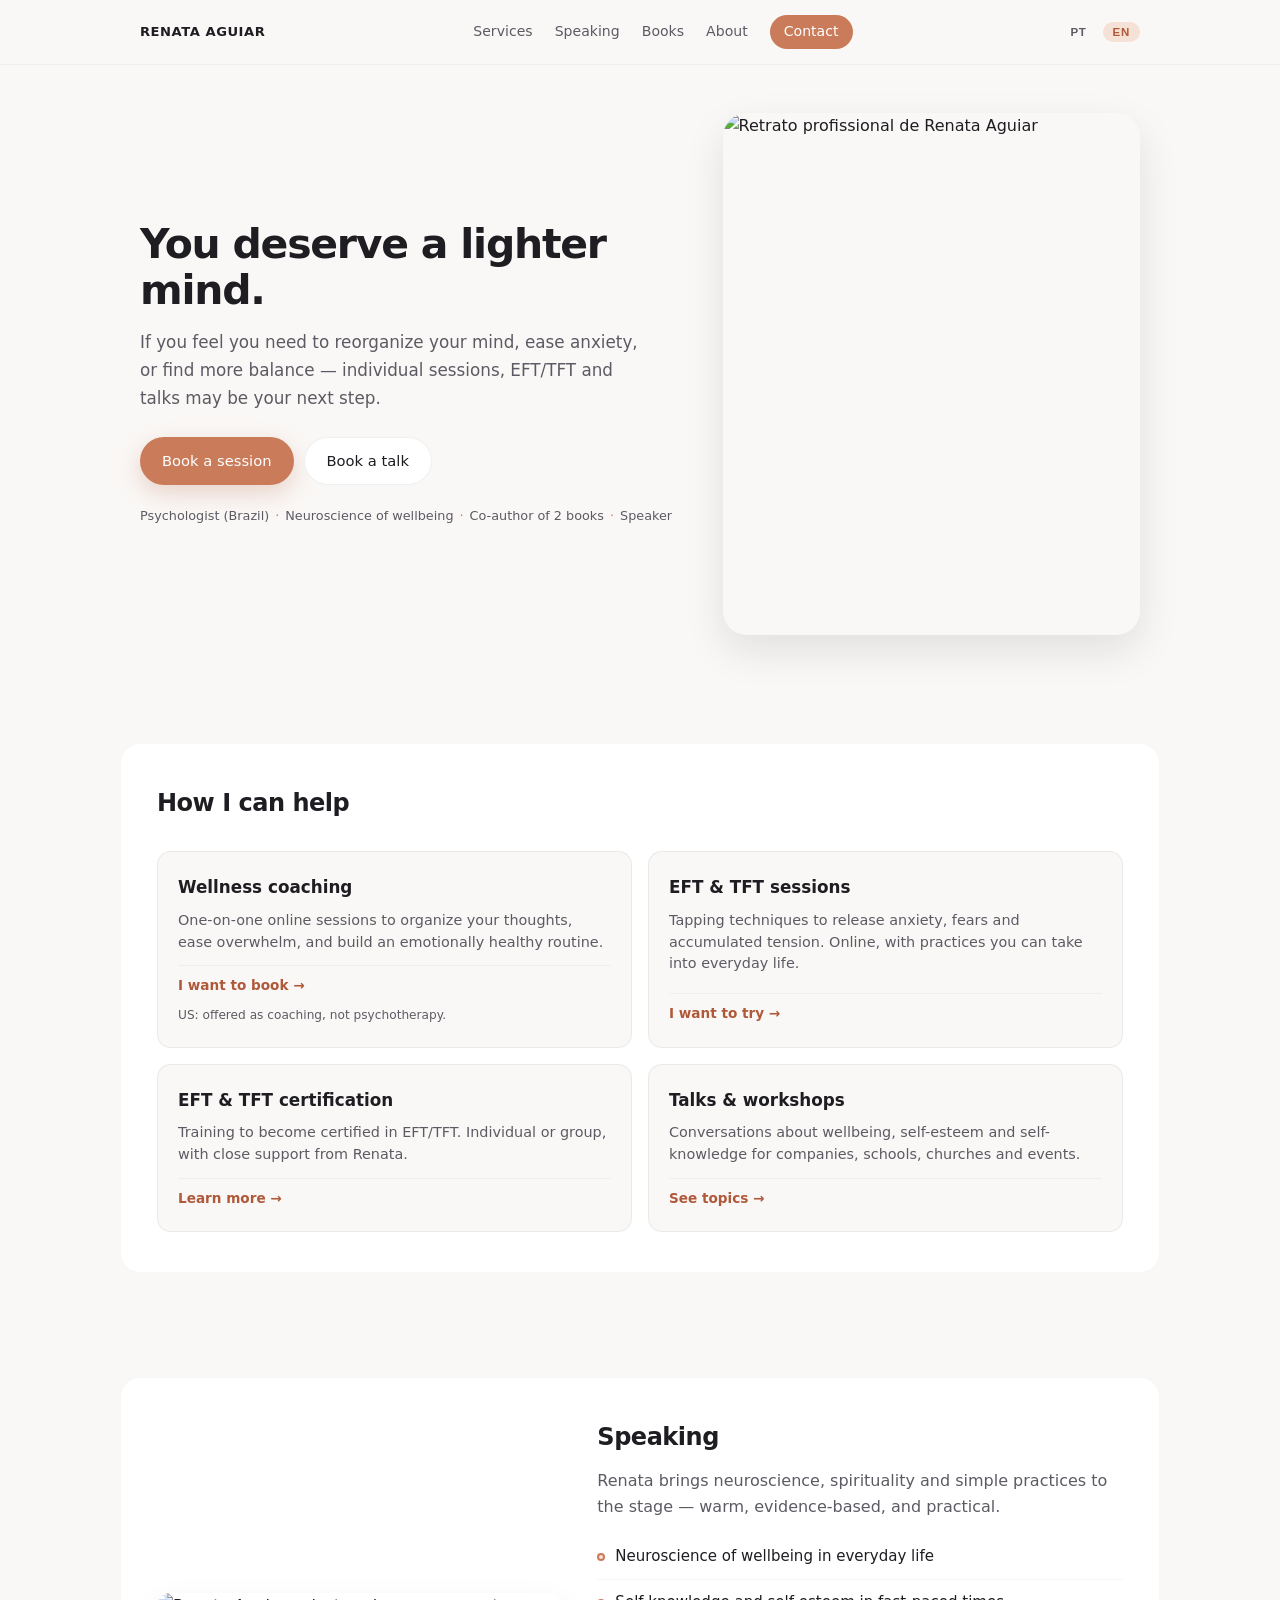
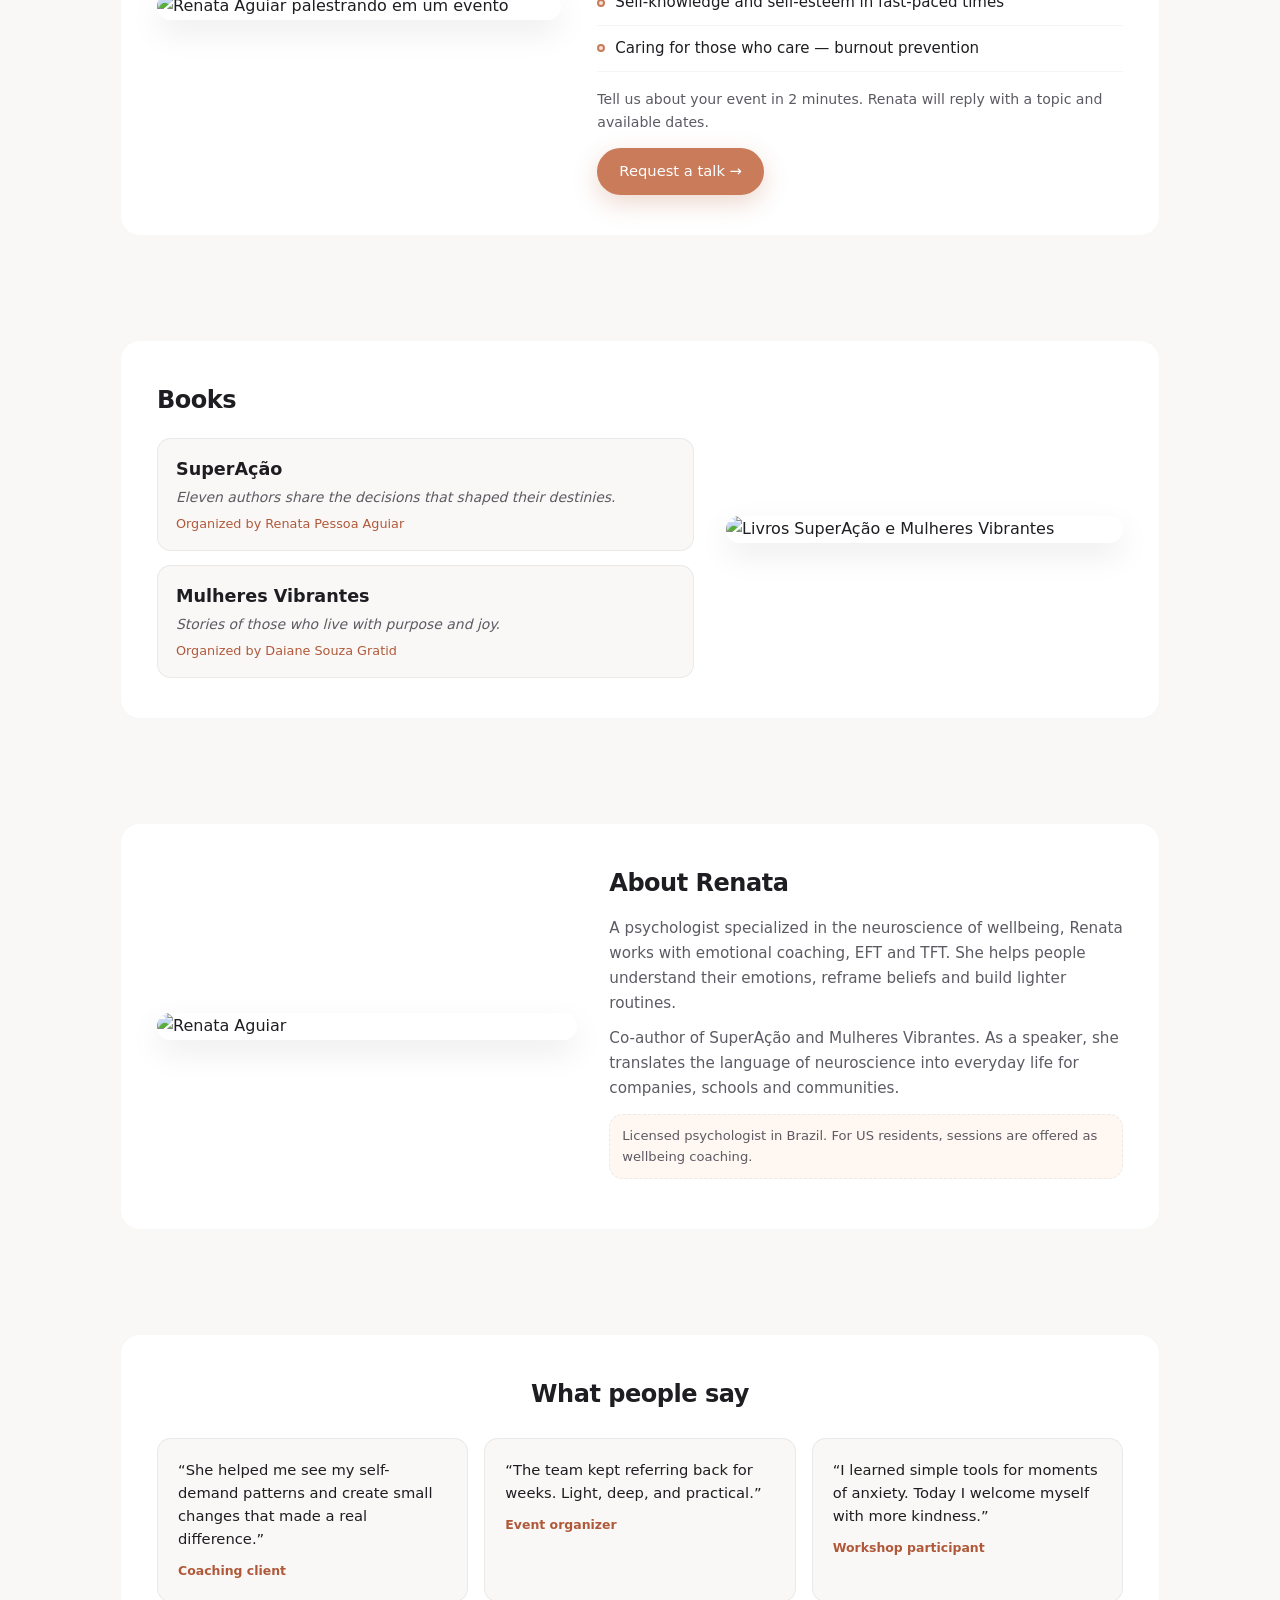
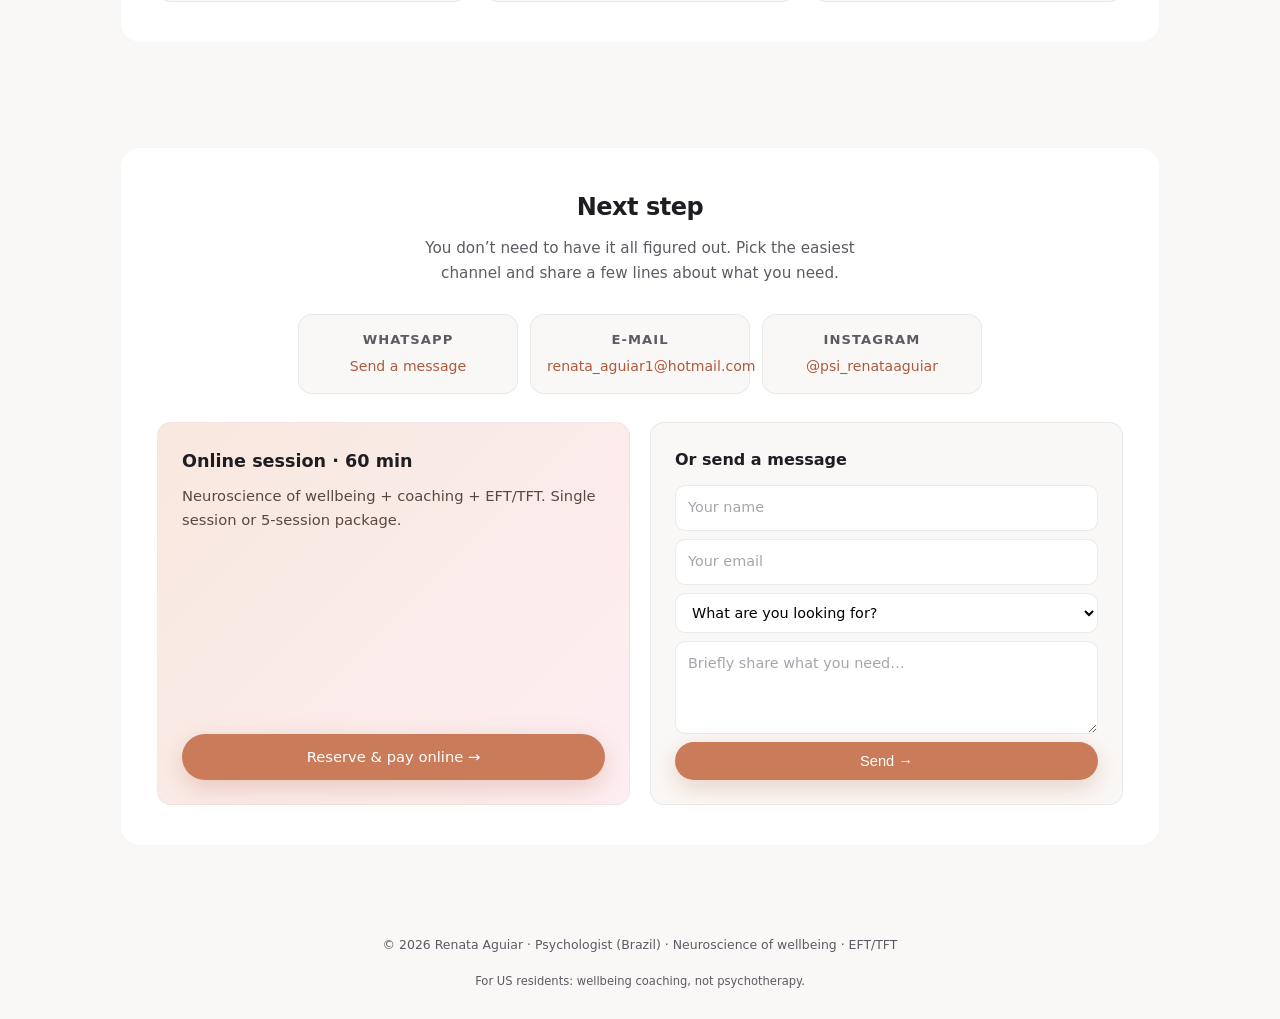
==== commit 20df55a9: "Swap books section: text left, image right for visual alternation Made-with: Cursor" ====
--- a/index.html
+++ b/index.html
@@ -153,6 +153,27 @@
       <!-- Books -->
       <section id="books" class="section books">
         <div class="container section-inner books-inner">
+          <div class="books-list">
+            <h2 data-i18n-key="books-title">Livros</h2>
+            <article class="book-card">
+              <h3 class="book-name">SuperAção</h3>
+              <p class="book-tagline" data-i18n-key="book-superacao-tagline">
+                Onze autores compartilham as decisões que moldaram seus destinos.
+              </p>
+              <p class="book-meta" data-i18n-key="book-superacao-meta">
+                Organização: Renata Pessoa Aguiar
+              </p>
+            </article>
+            <article class="book-card">
+              <h3 class="book-name">Mulheres Vibrantes</h3>
+              <p class="book-tagline" data-i18n-key="book-mulheres-tagline">
+                Relatos de quem vive com propósito e alegria.
+              </p>
+              <p class="book-meta" data-i18n-key="book-mulheres-meta">
+                Organização: Daiane Souza Gratid
+              </p>
+            </article>
+          </div>
           <div class="books-media">
             <figure>
               <img
@@ -161,27 +182,6 @@
                 loading="lazy"
               />
             </figure>
-          </div>
-          <div class="books-list">
-            <h2 data-i18n-key="books-title">Livros</h2>
-            <article class="book-card">
-              <h3 class="book-name">SuperAção</h3>
-              <p class="book-tagline" data-i18n-key="book-superacao-tagline">
-                Onze autores compartilham as decisões que moldaram seus destinos.
-              </p>
-              <p class="book-meta" data-i18n-key="book-superacao-meta">
-                Organização: Renata Pessoa Aguiar
-              </p>
-            </article>
-            <article class="book-card">
-              <h3 class="book-name">Mulheres Vibrantes</h3>
-              <p class="book-tagline" data-i18n-key="book-mulheres-tagline">
-                Relatos de quem vive com propósito e alegria.
-              </p>
-              <p class="book-meta" data-i18n-key="book-mulheres-meta">
-                Organização: Daiane Souza Gratid
-              </p>
-            </article>
           </div>
         </div>
       </section>
--- a/styles.css
+++ b/styles.css
@@ -423,7 +423,7 @@
 
 .books-inner {
   display: grid;
-  grid-template-columns: 0.85fr 1.15fr;
+  grid-template-columns: 1.15fr 0.85fr;
   gap: 32px;
   align-items: center;
 }
